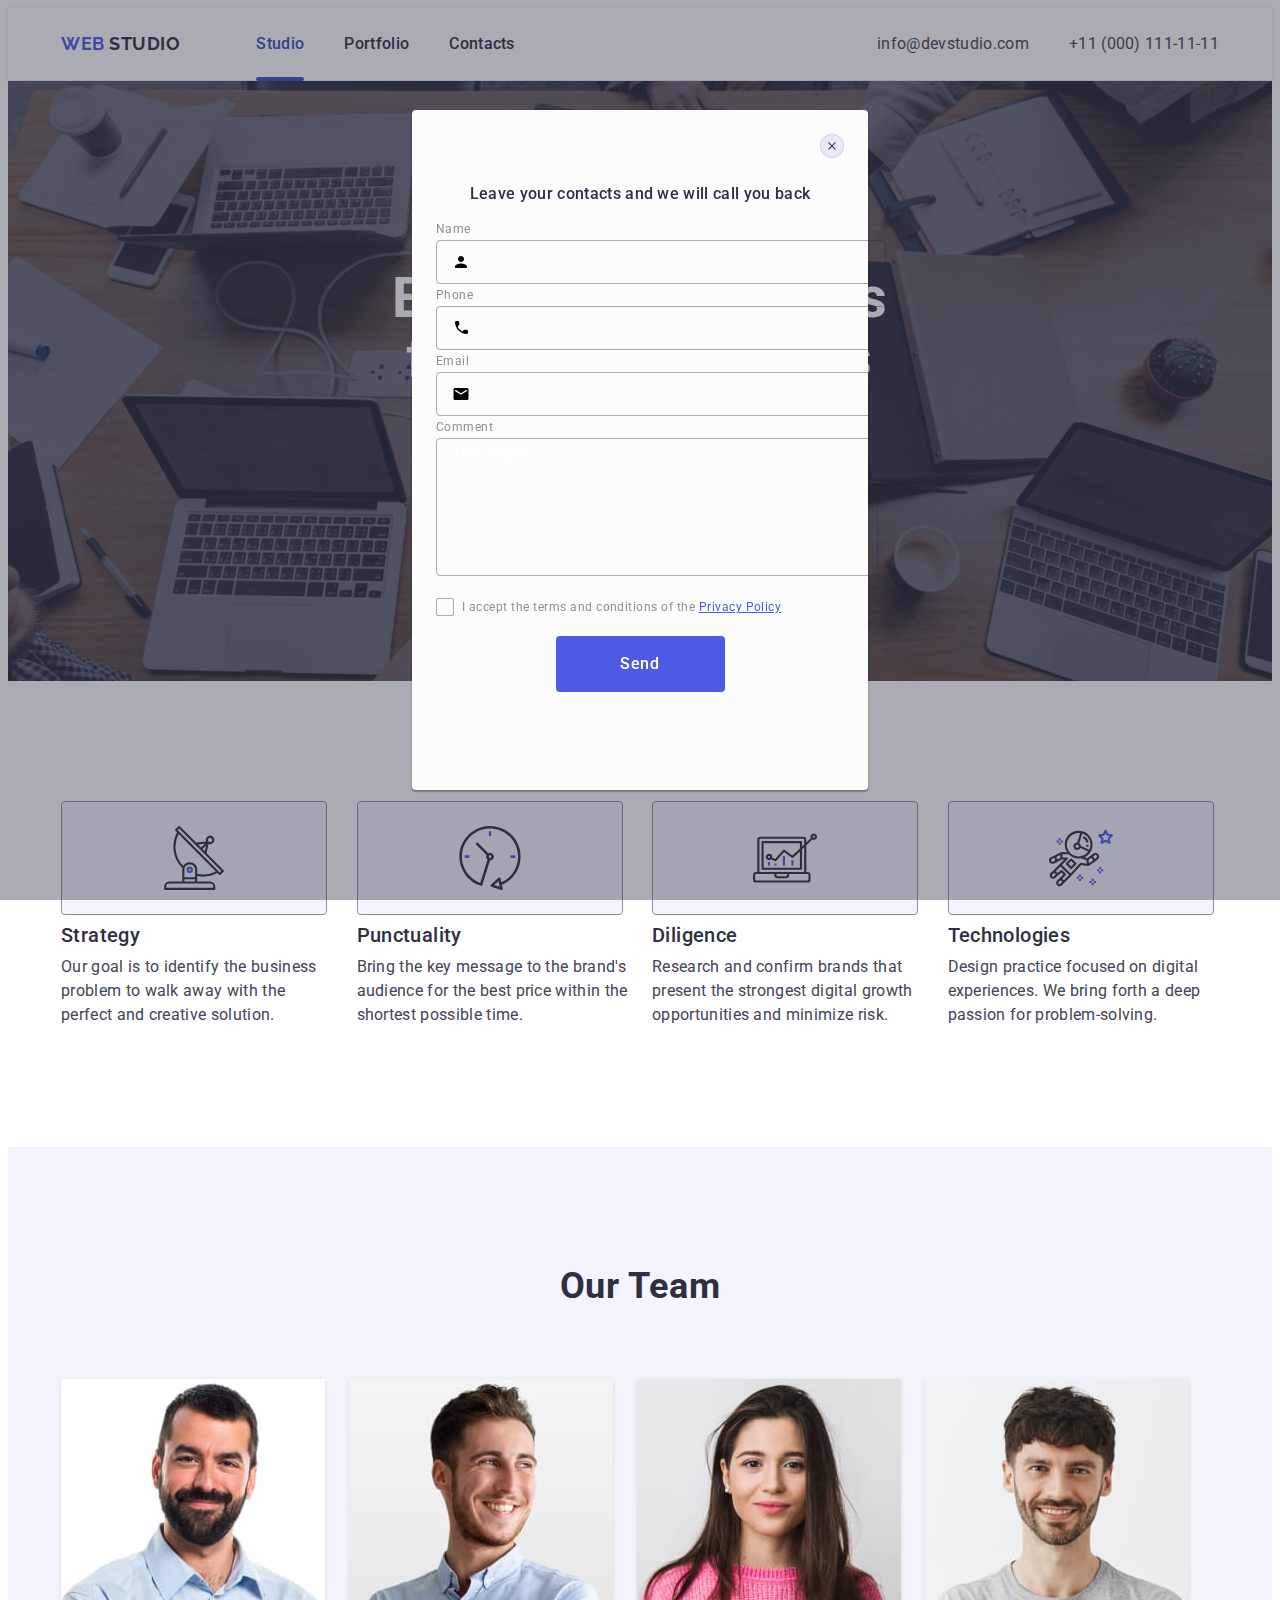
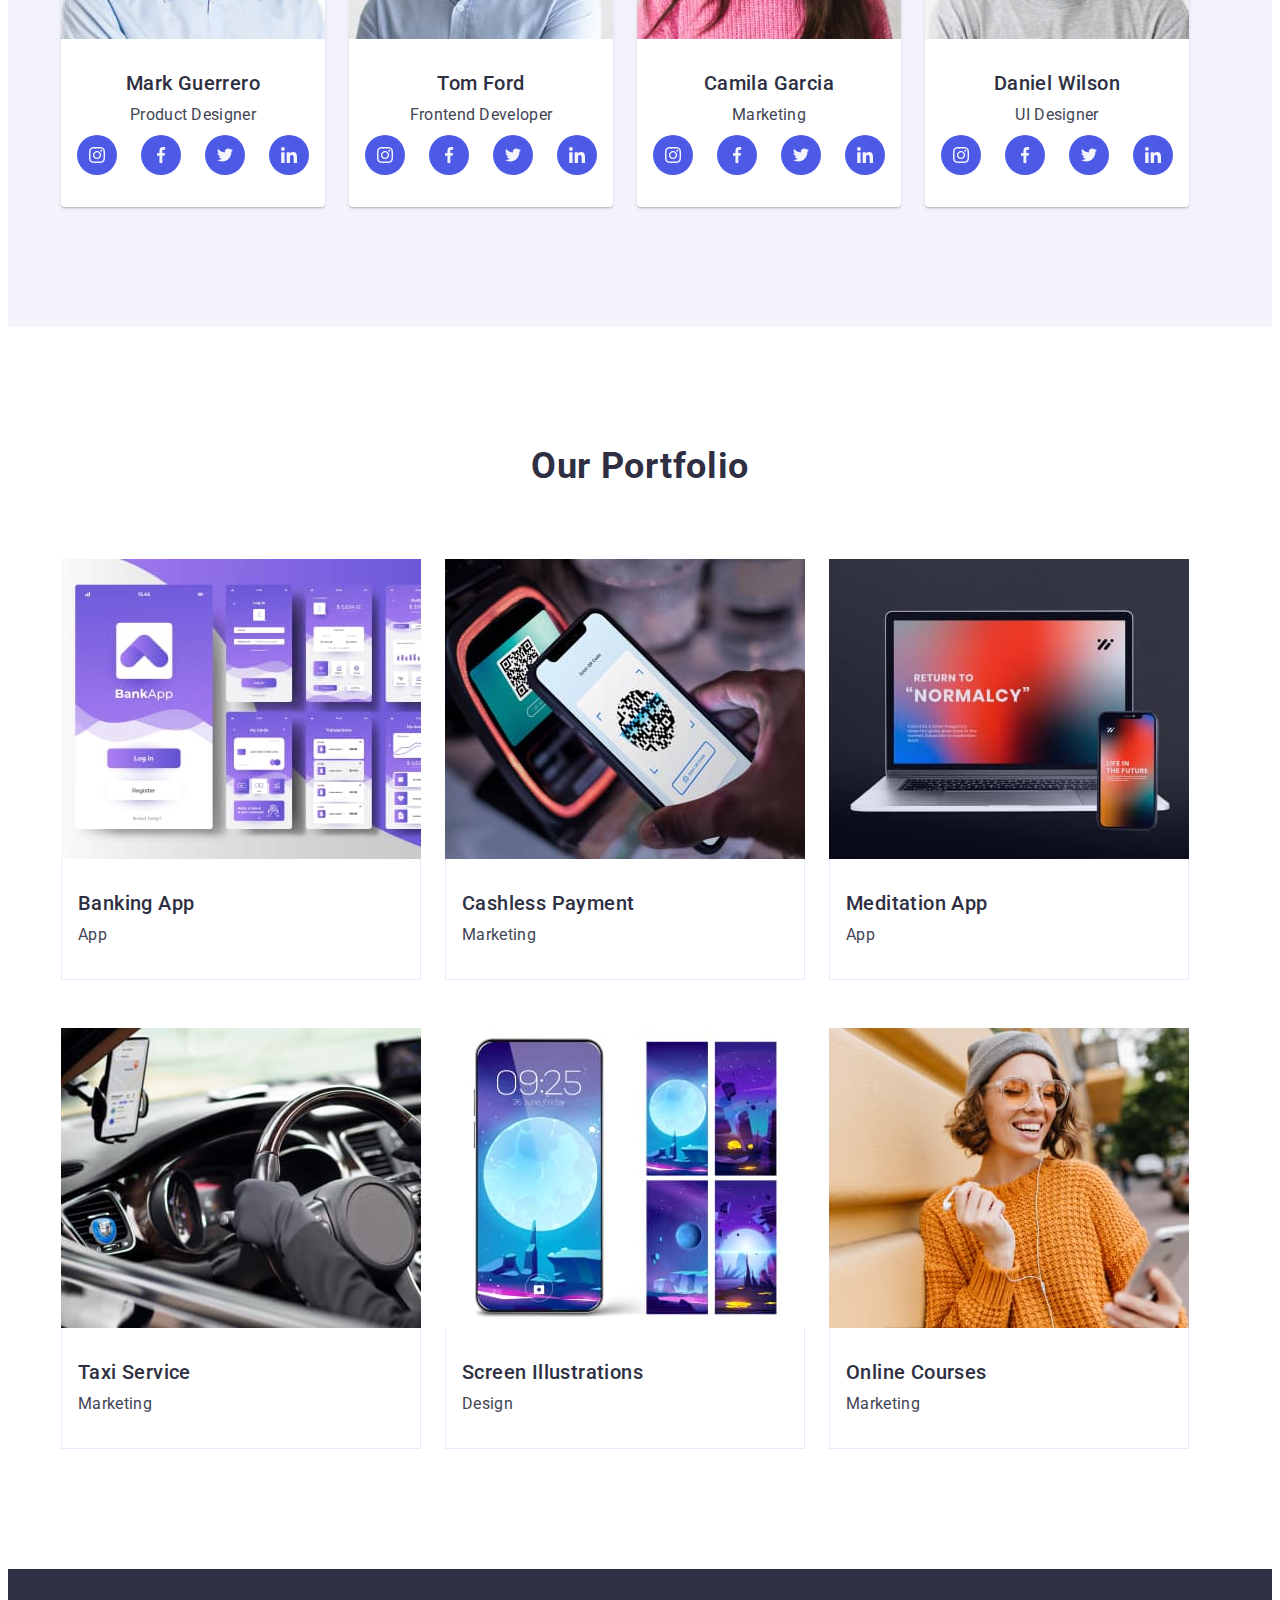
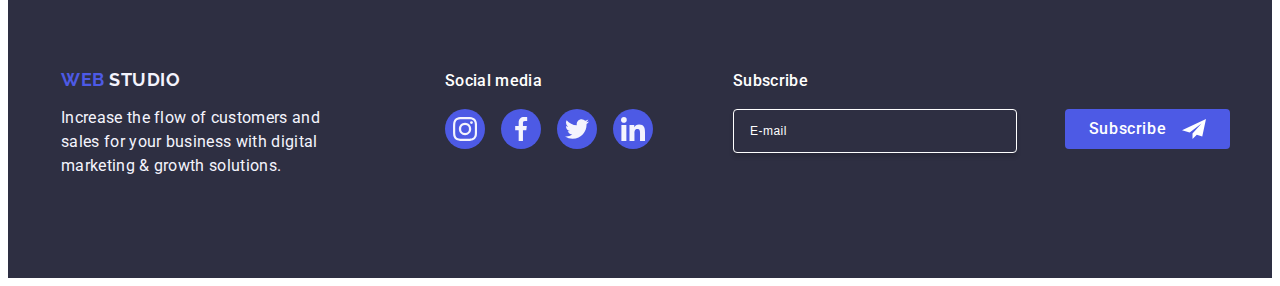
==== index.html @ 8eb51436 "Initial commit" ====
<!DOCTYPE html>
<html lang="en">
  <head>
    <meta charset="UTF-8" />
    <meta name="viewport" content="width=device-width, initial-scale=1.0" />
    <title>Web Studio</title>
    <link
      rel="stylesheet"
      href="https://cdnjs.cloudflare.com/ajax/libs/modern-normalize/3.0.1/modern-normalize.min.css"
      integrity="sha512-q6WgHqiHlKyOqslT/lgBgodhd03Wp4BEqKeW6nNtlOY4quzyG3VoQKFrieaCeSnuVseNKRGpGeDU3qPmabCANg=="
      crossorigin="anonymous"
      referrerpolicy="no-referrer"
    />

    <link rel="preconnect" href="https://fonts.googleapis.com" />
    <link rel="preconnect" href="https://fonts.gstatic.com" crossorigin />
    <link
      href="https://fonts.googleapis.com/css2?family=Raleway:ital,wght@0,700;1,700&family=Roboto:wght@100;400;500;700&display=swap"
      rel="stylesheet"
    />
    <link rel="stylesheet" href="./css/styles.css" />
  </head>
  <body>
    <header class="page-header">
      <div class="container header-container">
        <nav class="header-nav">
          <a class="logo header-logo" href="./index.html"
            >Web <span class="logo-part">Studio</span></a
          >
          <ul class="nav-list">
            <li class="nav-item">
              <a class="nav-link nav-link-studio" href="./index.html">Studio</a>
            </li>
            <li class="nav-item"><a class="nav-link" href="">Portfolio</a></li>
            <li class="nav-item"><a class="nav-link" href="">Contacts</a></li>
          </ul>
        </nav>
        <address class="address">
          <ul class="address-list">
            <li class="address-item">
              <a class="address-link" href="mailto:info@devstudio.com"
                >info@devstudio.com</a
              >
            </li>
            <li class="address-item">
              <a class="address-link" href="tel:+110001111111"
                >+11 (000) 111-11-11</a
              >
            </li>
          </ul>
        </address>
      </div>
    </header>
    <main>
      <section class="page-hero">
        <div class="container hero-container">
          <h1 class="hero-tittle">Effective Solutions for Your Business</h1>
          <button class="hero-btn" type="button">Order Service</button>
        </div>
      </section>
      <section class="page-feature">
        <div class="container feature-container">
          <h2 class="visually-hidden">Feature fffff</h2>
          <ul class="feature-list">
            <li class="feature-item">
              <div class="feature-soc">
                <svg class="feature-soc-icon" width="64" height="64">
                  <use href="./images/icons.svg#icon-antenna"></use>
                </svg>
              </div>
              <h3 class="feature-tittle">Strategy</h3>
              <p class="feature-tittle-text">
                Our goal is to identify the business problem to walk away with
                the perfect and creative solution.
              </p>
            </li>
            <li class="feature-item">
              <div class="feature-soc">
                <svg class="feature-soc-icon" width="64" height="64">
                  <use href="./images/icons.svg#icon-clock"></use>
                </svg>
              </div>
              <h3 class="feature-tittle">Punctuality</h3>
              <p class="feature-tittle-text">
                Bring the key message to the brand's audience for the best price
                within the shortest possible time.
              </p>
            </li>
            <li class="feature-item">
              <div class="feature-soc">
                <svg class="feature-soc-icon" width="64" height="64">
                  <use href="./images/icons.svg#icon-diagram"></use>
                </svg>
              </div>
              <h3 class="feature-tittle">Diligence</h3>
              <p class="feature-tittle-text">
                Research and confirm brands that present the strongest digital
                growth opportunities and minimize risk.
              </p>
            </li>
            <li class="feature-item">
              <div class="feature-soc">
                <svg class="feature-soc-icon" width="64" height="64">
                  <use href="./images/icons.svg#icon-astronaut"></use>
                </svg>
              </div>
              <h3 class="feature-tittle">Technologies</h3>
              <p class="feature-tittle-text">
                Design practice focused on digital experiences. We bring forth a
                deep passion for problem-solving.
              </p>
            </li>
          </ul>
        </div>
      </section>
      <section class="page-our-team">
        <div class="container our-team-conteiner">
          <h2 class="our-team-tittle">Our Team</h2>
          <ul class="our-team-list">
            <li class="our-team-item">
              <img
                src="./images/1.jpg"
                alt="Mark Guerrero Product Designer"
                width="264"
              />
              <div class="box-team-card">
                <h3 class="our-team-subtittle">Mark Guerrero</h3>
                <p class="our-team-tittle-text">Product Designer</p>
                <ul class="team-soc-list">
                  <li class="team-soc-item">
                    <a href="" class="team-soc-link">
                      <svg class="team-soc-icon" width="16" height="16">
                        <use href="./images/icons.svg#icon-instagram"></use>
                      </svg>
                    </a>
                  </li>
                  <li class="team-soc-item">
                    <a href="" class="team-soc-link">
                      <svg class="team-soc-icon" width="16" height="16">
                        <use href="./images/icons.svg#icon-facebook"></use>
                      </svg>
                    </a>
                  </li>
                  <li class="team-soc-item">
                    <a href="" class="team-soc-link">
                      <svg class="team-soc-icon" width="16" height="16">
                        <use href="./images/icons.svg#icon-twitter"></use>
                      </svg>
                    </a>
                  </li>
                  <li class="team-soc-item">
                    <a href="" class="team-soc-link">
                      <svg class="team-soc-icon" width="16" height="16">
                        <use href="./images/icons.svg#icon-linkedin"></use>
                      </svg>
                    </a>
                  </li>
                </ul>
              </div>
            </li>
            <li class="our-team-item">
              <img
                src="./images/2.jpg"
                alt="Tom Ford Frontend Developer"
                width="264"
              />
              <div class="box-team-card">
                <h3 class="our-team-subtittle">Tom Ford</h3>
                <p class="our-team-tittle-text">Frontend Developer</p>
                <ul class="team-soc-list">
                  <li class="team-soc-item">
                    <a href="" class="team-soc-link">
                      <svg class="team-soc-icon" width="16" height="16">
                        <use href="./images/icons.svg#icon-instagram"></use>
                      </svg>
                    </a>
                  </li>
                  <li class="team-soc-item">
                    <a href="" class="team-soc-link">
                      <svg class="team-soc-icon" width="16" height="16">
                        <use href="./images/icons.svg#icon-facebook"></use>
                      </svg>
                    </a>
                  </li>
                  <li class="team-soc-item">
                    <a href="" class="team-soc-link">
                      <svg class="team-soc-icon" width="16" height="16">
                        <use href="./images/icons.svg#icon-twitter"></use>
                      </svg>
                    </a>
                  </li>
                  <li class="team-soc-item">
                    <a href="" class="team-soc-link">
                      <svg class="team-soc-icon" width="16" height="16">
                        <use href="./images/icons.svg#icon-linkedin"></use>
                      </svg>
                    </a>
                  </li>
                </ul>
              </div>
            </li>
            <li class="our-team-item">
              <img
                src="./images/3.jpg"
                alt="Camila Garcia Marketing"
                width="264"
              />
              <div class="box-team-card">
                <h3 class="our-team-subtittle">Camila Garcia</h3>
                <p class="our-team-tittle-text">Marketing</p>
                <ul class="team-soc-list">
                  <li class="team-soc-item">
                    <a href="" class="team-soc-link">
                      <svg class="team-soc-icon" width="16" height="16">
                        <use href="./images/icons.svg#icon-instagram"></use>
                      </svg>
                    </a>
                  </li>
                  <li class="team-soc-item">
                    <a href="" class="team-soc-link">
                      <svg class="team-soc-icon" width="16" height="16">
                        <use href="./images/icons.svg#icon-facebook"></use>
                      </svg>
                    </a>
                  </li>
                  <li class="team-soc-item">
                    <a href="" class="team-soc-link">
                      <svg class="team-soc-icon" width="16" height="16">
                        <use href="./images/icons.svg#icon-twitter"></use>
                      </svg>
                    </a>
                  </li>
                  <li class="team-soc-item">
                    <a href="" class="team-soc-link">
                      <svg class="team-soc-icon" width="16" height="16">
                        <use href="./images/icons.svg#icon-linkedin"></use>
                      </svg>
                    </a>
                  </li>
                </ul>
              </div>
            </li>

            <li class="our-team-item">
              <img
                src="./images/4.jpg"
                alt="Daniel Wilson UI Designer"
                width="264"
              />
              <div class="box-team-card">
                <h3 class="our-team-subtittle">Daniel Wilson</h3>
                <p class="our-team-tittle-text">UI Designer</p>
                <ul class="team-soc-list">
                  <li class="team-soc-item">
                    <a href="" class="team-soc-link">
                      <svg class="team-soc-icon" width="16" height="16">
                        <use href="./images/icons.svg#icon-instagram"></use>
                      </svg>
                    </a>
                  </li>
                  <li class="team-soc-item">
                    <a href="" class="team-soc-link">
                      <svg class="team-soc-icon" width="16" height="16">
                        <use href="./images/icons.svg#icon-facebook"></use>
                      </svg>
                    </a>
                  </li>
                  <li class="team-soc-item">
                    <a href="" class="team-soc-link">
                      <svg class="team-soc-icon" width="16" height="16">
                        <use href="./images/icons.svg#icon-twitter"></use>
                      </svg>
                    </a>
                  </li>
                  <li class="team-soc-item">
                    <a href="" class="team-soc-link">
                      <svg class="team-soc-icon" width="16" height="16">
                        <use href="./images/icons.svg#icon-linkedin"></use>
                      </svg>
                    </a>
                  </li>
                </ul>
              </div>
            </li>
          </ul>
        </div>
      </section>
      <section class="page-our-portfolio">
        <div class="container our-portfolio">
          <h2 class="our-portfolio-tittle">Our Portfolio</h2>
          <ul class="our-portfolio-list">
            <li class="our-portfolio-item">
              <div class="porfolio-cover-wrapper">
                <img
                  src="./images/BankingApp.jpg"
                  alt="BankingApp"
                  width="360"
                />
                <p class="porfolio-cover-text">
                  14 Stylish and User-Friendly App Design Concepts · Task
                  Manager App · Calorie Tracker App · Exotic Fruit Ecommerce App
                  · Cloud Storage App
                </p>
              </div>
              <div class="portfolio-card">
                <h3 class="our-portfolio-subtittle">Banking App</h3>
                <p class="our-portfolio-text">App</p>
              </div>
            </li>
            <li class="our-portfolio-item">
              <div class="porfolio-cover-wrapper">
                <img
                  src="./images/CashlessPayment.jpg"
                  alt="CashlessPayment"
                  width="360"
                />
                <p class="porfolio-cover-text">
                  14 Stylish and User-Friendly App Design Concepts · Task
                  Manager App · Calorie Tracker App · Exotic Fruit Ecommerce App
                  · Cloud Storage App
                </p>
              </div>
              <div class="portfolio-card">
                <h3 class="our-portfolio-subtittle">Cashless Payment</h3>
                <p class="our-portfolio-text">Marketing</p>
              </div>
            </li>
            <li class="our-portfolio-item">
              <div class="porfolio-cover-wrapper">
                <img
                  src="./images/MeditationApp.jpg"
                  alt="MeditationApp"
                  width="360"
                />
                <p class="porfolio-cover-text">
                  14 Stylish and User-Friendly App Design Concepts · Task
                  Manager App · Calorie Tracker App · Exotic Fruit Ecommerce App
                  · Cloud Storage App
                </p>
              </div>
              <div class="portfolio-card">
                <h3 class="our-portfolio-subtittle">Meditation App</h3>
                <p class="our-portfolio-text">App</p>
              </div>
            </li>
            <li class="our-portfolio-item">
              <div class="porfolio-cover-wrapper">
                <img
                  src="./images/TaxiService.jpg"
                  alt="TaxiService"
                  width="360"
                />
                <p class="porfolio-cover-text">
                  14 Stylish and User-Friendly App Design Concepts · Task
                  Manager App · Calorie Tracker App · Exotic Fruit Ecommerce App
                  · Cloud Storage App
                </p>
              </div>
              <div class="portfolio-card">
                <h3 class="our-portfolio-subtittle">Taxi Service</h3>
                <p class="our-portfolio-text">Marketing</p>
              </div>
            </li>
            <li class="our-portfolio-item">
              <div class="porfolio-cover-wrapper">
                <img
                  src="./images/ScreenIllustrations.jpg"
                  alt="ScreenIllustrations"
                  width="360"
                />
                <p class="porfolio-cover-text">
                  14 Stylish and User-Friendly App Design Concepts · Task
                  Manager App · Calorie Tracker App · Exotic Fruit Ecommerce App
                  · Cloud Storage App
                </p>
              </div>
              <div class="portfolio-card">
                <h3 class="our-portfolio-subtittle">Screen Illustrations</h3>
                <p class="our-portfolio-text">Design</p>
              </div>
            </li>
            <li class="our-portfolio-item">
              <div class="porfolio-cover-wrapper">
                <img
                  src="./images/OnlineCourses.jpg"
                  alt="OnlineCourses"
                  width="360"
                />
                <p class="porfolio-cover-text">
                  14 Stylish and User-Friendly App Design Concepts · Task
                  Manager App · Calorie Tracker App · Exotic Fruit Ecommerce App
                  · Cloud Storage App
                </p>
              </div>
              <div class="portfolio-card">
                <h3 class="our-portfolio-subtittle">Online Courses</h3>
                <p class="our-portfolio-text">Marketing</p>
              </div>
            </li>
          </ul>
        </div>
      </section>
    </main>
    <footer class="page-footer">
      <div class="container footer-container">
        <div class="footer-box">
          <a class="logo footer-logo" href="./index.html"
            >Web <span class="footer-part">Studio</span></a
          >
          <p class="footer-tittle-text">
            Increase the flow of customers and sales for your business with
            digital marketing & growth solutions.
          </p>
        </div>
        <div class="footer-soc">
          <p class="social-tittle">Social media</p>
          <ul class="footer-soc-list">
            <li class="footer-soc-item">
              <a href="" class="footer-soc-link">
                <svg class="footer-soc-icon" width="24" height="24">
                  <use href="./images/icons.svg#icon-instagram"></use>
                </svg>
              </a>
            </li>
            <li class="footer-soc-item">
              <a href="" class="footer-soc-link">
                <svg class="footer-soc-icon" width="24" height="24">
                  <use href="./images/icons.svg#icon-facebook"></use>
                </svg>
              </a>
            </li>
            <li class="footer-soc-item">
              <a href="" class="footer-soc-link">
                <svg class="footer-soc-icon" width="24" height="24">
                  <use href="./images/icons.svg#icon-twitter"></use>
                </svg>
              </a>
            </li>
            <li class="footer-soc-item">
              <a href="" class="footer-soc-link">
                <svg class="footer-soc-icon" width="24" height="24">
                  <use href="./images/icons.svg#icon-linkedin"></use>
                </svg>
              </a>
            </li>
          </ul>
        </div>
        <div class="subscribe">
          <p class="subscribe-tittle">Subscribe</p>
          <form class="form-subscribe">
            <label class="subscribe-label" for="subscribe-emai">
              <input
                class="subscribe-input"
                type="email"
                name="subscribe-email"
                id="subscribe-emai"
                placeholder="E-mail"
              />
            </label>
            <button class="button-footer" type="submit">
              Subscribe<svg class="subscribe-icon" width="24" height="24">
                <use href="./images/icons.svg#icon-Telegram"></use>
              </svg>
            </button>
          </form>
        </div>
      </div>
    </footer>
    <div class="backdrop is-open">
      <div class="model">
        <button class="model-close" type="button">
          <svg class="model-close-icon" width="8" height="8">
            <use href="./images/icons.svg#icon-close-black"></use>
          </svg>
        </button>
        <p class="model-tittle">
          Leave your contacts and we will call you back
        </p>
        <form class="form">
          <div class="form-field">
            <label class="form-label" for="user-name">Name </label>
            <div class="form-wrepper">
              <input
                class="form-input"
                type="text"
                name="user-name"
                id="user-name"
                required
              />
              <svg class="model-icon" width="18" height="24">
                <use href="./images/icons.svg#icon-person-black"></use>
              </svg>
            </div>
          </div>
          <div class="form-field">
            <label class="form-label" for="phone">Phone </label>
            <div class="form-wrepper">
              <input
                class="form-input"
                type="tel"
                name="phone"
                id="phone"
                required
              />
              <svg class="model-icon" width="18" height="24">
                <use href="./images/icons.svg#icon-phone-black"></use>
              </svg>
            </div>
          </div>
          <div class="form-field">
            <label class="form-label" for="email">Email </label>
            <div class="form-wrepper">
              <input
                class="form-input"
                type="email"
                name="email"
                id="email"
                required
              />
              <svg class="model-icon" width="18" height="24">
                <use href="./images/icons.svg#icon-email-black"></use>
              </svg>
            </div>
          </div>
          <div class="model-textarea">
            <label class="form-label" for="user-comment"> Comment</label>
            <textarea
              class="textarea"
              name="user-comment"
              placeholder="Text input"
              id="user-comment"
              rows="5"
            ></textarea>
          </div>

          <div class="form-ceck">
            <input
              class="form-input-check visually-hidden"
              type="checkbox"
              name="user-privacy"
              value="true"
              id="user-privacy"
            />
            <label class="form-label-check" for="user-privacy"
              ><span class="chek-span">
                <svg class="" width="10" height="8">
                  <use href="./images/icons.svg#icon-Vector"></use></svg></span
              >I accept the terms and conditions of the
              <a href="" class="user-privacy-link">Privacy Policy</a>
            </label>
          </div>
          <button class="model-btn" type="submit">Send</button>
        </form>
      </div>
    </div>
  </body>
</html>
---- css/styles.css ----
body {
    font-family: "Roboto", sans-serif;
    color: #434455;
    background-color: #FFFFFF;
}
ul, ol {
    list-style-type: none;
    padding: 0;
    margin: 0;
}
h1,
h2,
h3,
h4,
h5,
h6,
p {
    margin: 0;
}

a {
    text-decoration: none;
}
img {
    display: block;
    max-width: 100%;
    object-fit: cover;
    height: auto;  
}


    /* ------------------------------------COMMON */

.container {
    max-width: 1158px;
    padding: 0 15px;
    margin: 0 auto;
}
      


    /*------------------------------------- HEADER */




.page-header {
    border-bottom: 1px solid #e7e9fc;
    box-shadow: 0 1px 6px 0 rgba(46, 47, 66, 0.08), 0 1px 1px 0 rgba(46, 47, 66, 0.16), 0 2px 1px 0 rgba(46, 47, 66, 0.08); 
}

.header-container {
    display: flex;
    align-items: center;
}

.header-nav {
    display: flex;
    align-items: center;
}

.logo {
    font-family: "Raleway", sans-serif;
    font-weight: 700;
    font-size: 18px;
    line-height: 1.17;
    letter-spacing: 0.03em;
    text-transform: uppercase;
    color: #4d5ae5;
}

.header-logo {
    padding: 24px 0;
    margin-right: 76px;
}


.header-logo .logo-part {
    color: #2e2f42;
}

.footer-logo .footer-part {
    color: #f4f4fd;
}


.nav-list {
    display: flex;
    align-items: center;
    gap: 40px;
}



.nav-link {
    display: block;
    padding: 24px 0 ;
    font-weight: 500;
    font-size: 16px;
    line-height: 1.5;
    letter-spacing: 0.02em;
    color: #2e2f42; 
    transition: color 250ms cubic-bezier(0.4, 0, 0.2, 1);
}

.nav-link-studio {
    position: relative; 
    color: #404bbf;
    transition: color 250ms cubic-bezier(0.4, 0, 0.2, 1);
}

.nav-link-studio::after {
    content: "";
    display: block;
    width: 100%;
    position: absolute;
    border-radius: 2px;
    background-color: #404bbf;
    height: 4px; 
    left: 0;
    right: 4px;
    bottom: -1px; 
}

.nav-link:hover,
.nav-link:focus,
.address-link:hover,
.address-link:focus {
    color: #404bbf;
    cursor: pointer;
}

.address {
    font-style: normal;
    margin-left: auto;
}

.address-list {
    display: flex;
    align-items: center;
    gap: 40px;
}
.address-link {
    display: block;
    padding: 24px 0;
    font-size: 16px;
    line-height: 1.5;
    letter-spacing: 0.02em;
    color: #434455;
    transition: color 250ms cubic-bezier(0.4, 0, 0.2, 1);
}


/* ------------------------------------------- HERO */


.page-hero { 
    background-image: linear-gradient(rgba(46, 47, 66, 0.7), rgba(46, 47, 66, 0.7)), url(../images/people-office.jpg);
    padding-top: 188px;
    padding-bottom: 188px;
    background-repeat: no-repeat;
    background-position: center, center;
    background-size: cover, cover;
    max-width: 1440px;
    margin: 0 auto;
}


.hero-tittle {
    font-weight: 700;
    font-size: 56px;
    line-height: 1.07;
    letter-spacing: 0.02em;
    text-align: center;
    color: #fff;
    max-width: 496px;
    height: 120px;
    margin-bottom: 48px;
    margin-left: auto;
    margin-right: auto;
    
   
}




.hero-btn {
    display: block;
    background: #4d5ae5;
    font-weight: 500;
    font-size: 16px;
    line-height: 1.5;
    letter-spacing: 0.04em;
    color: #fff;
    cursor: pointer;
    align-items: center;
    border: none;
    border-radius: 4px;
    padding: 16px 32px;
    height: 56px;
    min-width: 169px;
    margin-left: auto;
    margin-right: auto;
    transition: background-color 250ms cubic-bezier(0.4, 0, 0.2, 1);
}




.hero-btn:hover,
.hero-btn:focus {
    background-color: #404BBF;
    cursor: pointer;
}


/* ---------------------------------------FEATURE */


.page-feature {
    padding-top: 120px;
    padding-bottom: 120px;
    
}

.visually-hidden {
    position: absolute;
    width: 1px;
    height: 1px;
    margin: -1px;
    border: 0;
    padding: 0;

    white-space: nowrap;
    clip-path: inset(100%);
    clip: rect(0 0 0 0);
    overflow: hidden;
}
.feature-soc {
    display: flex;
    justify-content: center;
    align-items: center;
    border: 1px solid #8e8f99;
    border-radius: 4px;
    width: 264px;
    height: 112px;
    background-color: #f4f4fd;
    margin-bottom: 8px;
}

.feature-list {
    display: flex;
    gap: 24px;  
}

.feature-item {
    flex-basis: calc((100% - 3 * 24px) / 4);
    width: 264px;
}

.feature-tittle {
    margin-bottom: 8px;
}


.feature-tittle,
.our-portfolio-subtittle {
    
    font-weight: 500;
    font-size: 20px;
    line-height: 1.2;
    letter-spacing: 0.02em;
    color: #2e2f42;   
}


.feature-tittle-text,
.our-portfolio-text {
    font-size: 16px;
    line-height: 1.5;
    letter-spacing: 0.02em;
    color: #434455;
}


/* -------------------------------Our Team */


.page-our-team {
    background: #f4f4fd;
    padding-top: 120px;
    padding-bottom: 120px;
}



.our-team-tittle {
    margin-bottom: 72px;
}


.our-team-list {
    display: flex;
    gap: 24px;
}


.our-team-item {
    background-color: #fff; 
    border-radius: 0 0 4px 4px;
    width: 264px; 
    box-shadow: 0 2px 1px 0 rgba(46, 47, 66, 0.08), 0 1px 1px 0 rgba(46, 47, 66, 0.16), 0 1px 6px 0 rgba(46, 47, 66, 0.08);
}


.box-team-card {
    align-items: center;
    padding-top: 32px;
    padding-bottom: 32px;
}

.team-soc-list {
    display: flex;
    gap: 24px;
    align-items: center;
    justify-content: center;
}
.team-soc-item {
    width: 40px;
    height: 40px;
}

.team-soc-link {
    width: 100%;
    height: 100%;
    display: flex;
    align-items: center;
    justify-content: center;
    background-color: #4d5ae5;
    border-radius: 50%;
    transition: background-color 250ms cubic-bezier(0.4, 0, 0.2, 1);
}

.team-soc-link:hover,
.team-soc-link:focus {
    background-color: #404bbf;  
}

.team-soc-icon {
    fill: #f4f4fd;
}



.our-team-tittle,
.our-portfolio-tittle {
    font-weight: 700;
    font-size: 36px;
    line-height: 1.11;
    letter-spacing: 0.02em;
    text-align: center;
    color: #2e2f42;
    text-transform: capitalize
}

.our-team-subtittle {
    font-weight: 500;
    font-size: 20px;
    line-height: 1.2;
    letter-spacing: 0.02em;
    text-align: center;
    color: #2e2f42;
    margin-bottom: 8px;
}

.our-team-tittle-text {
    font-size: 16px;
    line-height: 1.5;
    letter-spacing: 0.02em;
    text-align: center;
    color: #434455;
    margin-bottom: 8px;
}

   


/*-------------------------------------our-portfolio */


.page-our-portfolio {
    padding-top: 120px;
    padding-bottom: 120px;
}

.our-portfolio-tittle {
    margin-bottom: 72px;
}

.our-portfolio-list {
    display: flex;
    flex-wrap: wrap;
    gap: 24px;
    row-gap: 48px;
}

.porfolio-cover-wrapper {
    position: relative;
    overflow: hidden;
} 


.portfolio-card {
    padding: 32px 16px;
    border: 1px solid #e7e9fc;
    border-top: none;
}

.our-portfolio-item {
    transition: box-shadow 250ms cubic-bezier(0.4, 0, 0.2, 1);
}

.our-portfolio-item:hover {
    box-shadow: 0 2px 1px 0 rgba(46, 47, 66, 0.08), 0 1px 1px 0 rgba(46, 47, 66, 0.16), 0 1px 6px 0 rgba(46, 47, 66, 0.08);
    cursor: pointer;
    
}

.porfolio-cover-text {
    font-size: 16px;
    line-height: 150%;
    letter-spacing: 0.02em;
    color: #f4f4fd;
    padding-top: 40px;
    padding-left: 32px;
    padding-right: 32px;
    padding-bottom: 40px;
    background-color: #4d5ae5;
    position: absolute;
    top: 0;
    left: 0;
    width: 100%;
    height: 100%;
    transform: translateY(100%);
    transition: transform 250ms cubic-bezier(0.4, 0, 0.2, 1);
}

.our-portfolio-item:hover .porfolio-cover-text {
    transform: translateY(0);
    
}

.our-portfolio-subtittle{
    margin-bottom: 8px;
}



/*-------------------------------------- FOOTER */

.page-footer {
    background: #2e2f42;
    padding-top: 100px;
    padding-bottom: 100px;
}

.footer-container {
    display: flex;
    align-items: baseline;
}

.footer-box {
    margin-right: 120px;
}

.footer-logo {
    display: inline-block;
    margin-bottom: 16px;
}


.footer-tittle-text {
    font-size: 16px;
    line-height: 1.5;
    letter-spacing: 0.02em;
    color: #f4f4fd;
    width: 264px;      
}



.social-tittle {
    font-weight: 500;
    font-size: 16px;
    line-height: 1.5;
    letter-spacing: 0.02em;
    color: #fff;
    margin-bottom: 16px;
}

.footer-soc {
    margin-right: 80px;
}

.footer-soc-list {
    display: flex;
    gap: 16px;
    align-items: center;
    justify-content: center;
}

.footer-soc-item { 
    width: 40px;
    height: 40px;
}

.footer-soc-link {
    width: 100%;
    height: 100%;
    display: flex;
    align-items: center;
    justify-content: center;
    background-color:#4d5ae5;
    border-radius: 50%;
    transition: background-color 250ms cubic-bezier(0.4, 0, 0.2, 1);
}


.footer-soc-link:hover,
.footer-soc-link:focus {
    background-color: #31d0aa;
}

.footer-soc-icon {
    fill: #f4f4fd;
}

.subscribe {
    width: 453px;
    height: 80px;
}

.subscribe-tittle {
    font-weight: 500;
    font-size: 16px;
    line-height: 1.5;
    letter-spacing: 0.02em;
    color: #fff;
    margin-bottom: 16px;
}

.form-subscribe {
    display: flex;
    gap: 24px;
}


.subscribe-input {
    border: 1px solid #fff;
    border-radius: 4px;
    width: 264px;
    height: 40px;
    box-shadow: 0 4px 4px 0 rgba(0, 0, 0, 0.15);
    background-color: transparent;
    padding-left: 16px;
    font-size: 12px;
    line-height: 2;
    letter-spacing: 0.04em;
    color: #fff;
}

::placeholder {
    color: #fff;
}

.subscribe-input::placeholder {
    color: #fff;
}

.button-footer {
    min-width: 165px;
    height: 40px;
    display: flex;
    justify-content: center;
    align-items: center;
    background: #4d5ae5;
    border: none;
    border-radius: 4px;
    font-family: "Roboto", sans-serif;
    font-weight: 500;
    font-size: 16px;
    line-height: 1.5;
    letter-spacing: 0.04em;
    color: #fff;
    cursor: pointer;
    margin-left: 24px;
}

.button-footer:hover,
.button-footer:focus {
    background-color:#31d0aa;
}


.subscribe-icon {
    fill: #fff;
    margin-left: 16px;
}



/* -----------------------------backdrop------------------------------- */

.backdrop {
    background-color: rgba(46, 47, 66, 0.4);
    position: fixed;
    width: 100%;
    height: 100%;
    top: 0;
    left: 0;
    opacity: 0;
    visibility: hidden;
    pointer-events: none;
    transition: opacity 250ms cubic-bezier(0.4, 0, 0.2, 1), visibility 250ms cubic-bezier(0.4, 0, 0.2, 1);
}
.is-open {
    opacity: 1;
    visibility: visible;
    pointer-events: auto;
}


.model {
    position: absolute;
    top: 50%;
    left: 50%;
    transform: translate(-50%, -50%);
    box-shadow: 0 1px 1px 0 rgba(0, 0, 0, 0.14), 0 1px 3px 0 rgba(0, 0, 0, 0.12), 0 2px 1px 0 rgba(0, 0, 0, 0.2);
    background-color:#fcfcfc;
    border-radius: 4px;
    width: 408px;
    min-height: 584px;
    padding-top: 72px;
    padding-right: 24px;
    padding-bottom: 24px;
    padding-left: 24px;
    transition: transform 250ms cubic-bezier(0.4, 0, 0.2, 1)
}

.model-close {
    position: absolute;
    top: 24px;
    display: flex;
    align-items: center;
    justify-content: center;
    right: 24px;
    border-radius: 50%;
    border: 1px solid rgba(0, 0, 0, 0.1);
    margin-bottom: 24px;
    width: 24px;
    height: 24px;
    cursor: pointer;
    background-color: #e7e9fc;
    transition: background-color 250ms cubic-bezier(0.4, 0, 0.2, 1), border 250ms cubic-bezier(0.4, 0, 0.2, 1);
    padding: 0;
}
.model-close:hover,
.model-close:focus  {
    background-color: #404bbf;
    border: none;
}
.model-close:focus .model-close-icon {
    fill: #fff;
}

.model-close:hover .model-close-icon {
    fill: #fff;
}

.model-close-icon {
    transition: fill 250ms cubic-bezier(0.4, 0, 0.2, 1);
    fill: #422e31;    
}

.model-tittle {
    font-family: "Roboto", sans-serif;
    font-weight: 500;
    font-size: 16px;
    line-height: 1.5;
    letter-spacing: 0.02em;
    text-align: center;
    color: #2e2f42;
    margin-bottom: 16px;
}


.form {
    display: flex;
    flex-direction: column;
}

input,
textarea {
    outline: transparent;
    outline-offset: 0;
    border: 1px solid rgba(46, 47, 66, 0.4);
    border-radius: 4px;
    background-color: transparent;
}

.form-field {
    border-radius: 4px;
    width: 100%;
    height: 58px;
    margin-bottom: 8px;
}

.form-wrepper {
    position: relative;
}

.model-icon {
    position: absolute;
    left: 16px;
    top: 50%;
    transform: translateY(-50%);
    transition: fill 250ms cubic-bezier(0.4, 0, 0.2, 1);
}

.form-input {
    width: 100%;
    height: 40px;
    font-family: inherit;
    font-size: inherit;
    font-size: 16px;
    padding-left: 38px;
    transition: border-color 250ms cubic-bezier(0.4, 0, 0.2, 1);
}

.form-input:focus + .model-icon {
    fill: #4d5ae5;
}

.form-input:focus,
.form-input:active,
textarea:focus,
textarea:active {
    border-radius: 4px;
    border: 1px solid #4d5ae5;
}


.form-label {
    display: block;
    font-size: 12px;
    line-height: 1.17;
    letter-spacing: 0.04em;
    color: #8e8f99;
    margin-bottom: 4px;
}


.model-textarea {
    margin-bottom: 16px;
}

.model-textarea::placeholder {
    font-size: 12px;
    line-height: 1.17;
    letter-spacing: 0.04em;
    color: rgba(46, 47, 66, 0.4);
}

.textarea {
    font-size: 12px;
    line-height: 1.17;
    letter-spacing: 0.04em;
    color: rgba(46, 47, 66, 0.4);
    padding-top: 8px;
    padding-right: 16px;
    padding-bottom: 8px;
    padding-left: 16px;
    width: 100%;
    height: 120px;
    resize: none;
    transition: border-color 250ms cubic-bezier(0.4, 0, 0.2, 1);
}

.form-input-check:checked + .form-label-check span {
    background-color: #404bbf;
    border-radius: 2px;
    fill: #f4f4fd;
    border:none;
}

.form-label-check {
    font-size: 12px;
    line-height: 1.17;
    letter-spacing: 0.04em;
    color: #8e8f99;
}

.form-label-check span {
    display: inline-flex;
    align-items: center;
    justify-content: center;
    border-radius: 2px;
    border: 1px solid rgba(46, 47, 66, 0.4);
    width: 16px;
    height: 16px;
    margin-right: 8px;
    transition: background-color 250ms cubic-bezier(0.4, 0, 0.2, 1), border 250ms cubic-bezier(0.4, 0, 0.2, 1), fill 250ms cubic-bezier(0.4, 0, 0.2, 1);
    fill: transparent;
}

.form-ceck {
    width: 100%;
    height: 16px;
    margin-bottom: 24px;
}

.user-privacy-link {
    line-height: 1.33;
    text-decoration: underline;
    color: #4d5ae5;
}

.model-btn {
    font-family: "Roboto", sans-serif;
    font-weight: 500;
    font-size: 16px;
    line-height: 150%;
    letter-spacing: 0.04em;
    display: block;
    border: none;
    border-radius: 4px;
    background-color: #4d5ae5;
    color: #fff;
    font-size: inherit;
    cursor: pointer;
    min-width: 169px;
    height: 56px;
    margin-left: auto;
    margin-right: auto;
    transition: background-color 250ms cubic-bezier(0.4, 0, 0.2, 1);
}

.model-btn:hover,
.model-btn:focus {
    box-shadow: 0 4px 4px 0 rgba(0, 0, 0, 0.15);
    background-color: #404bbf;
}
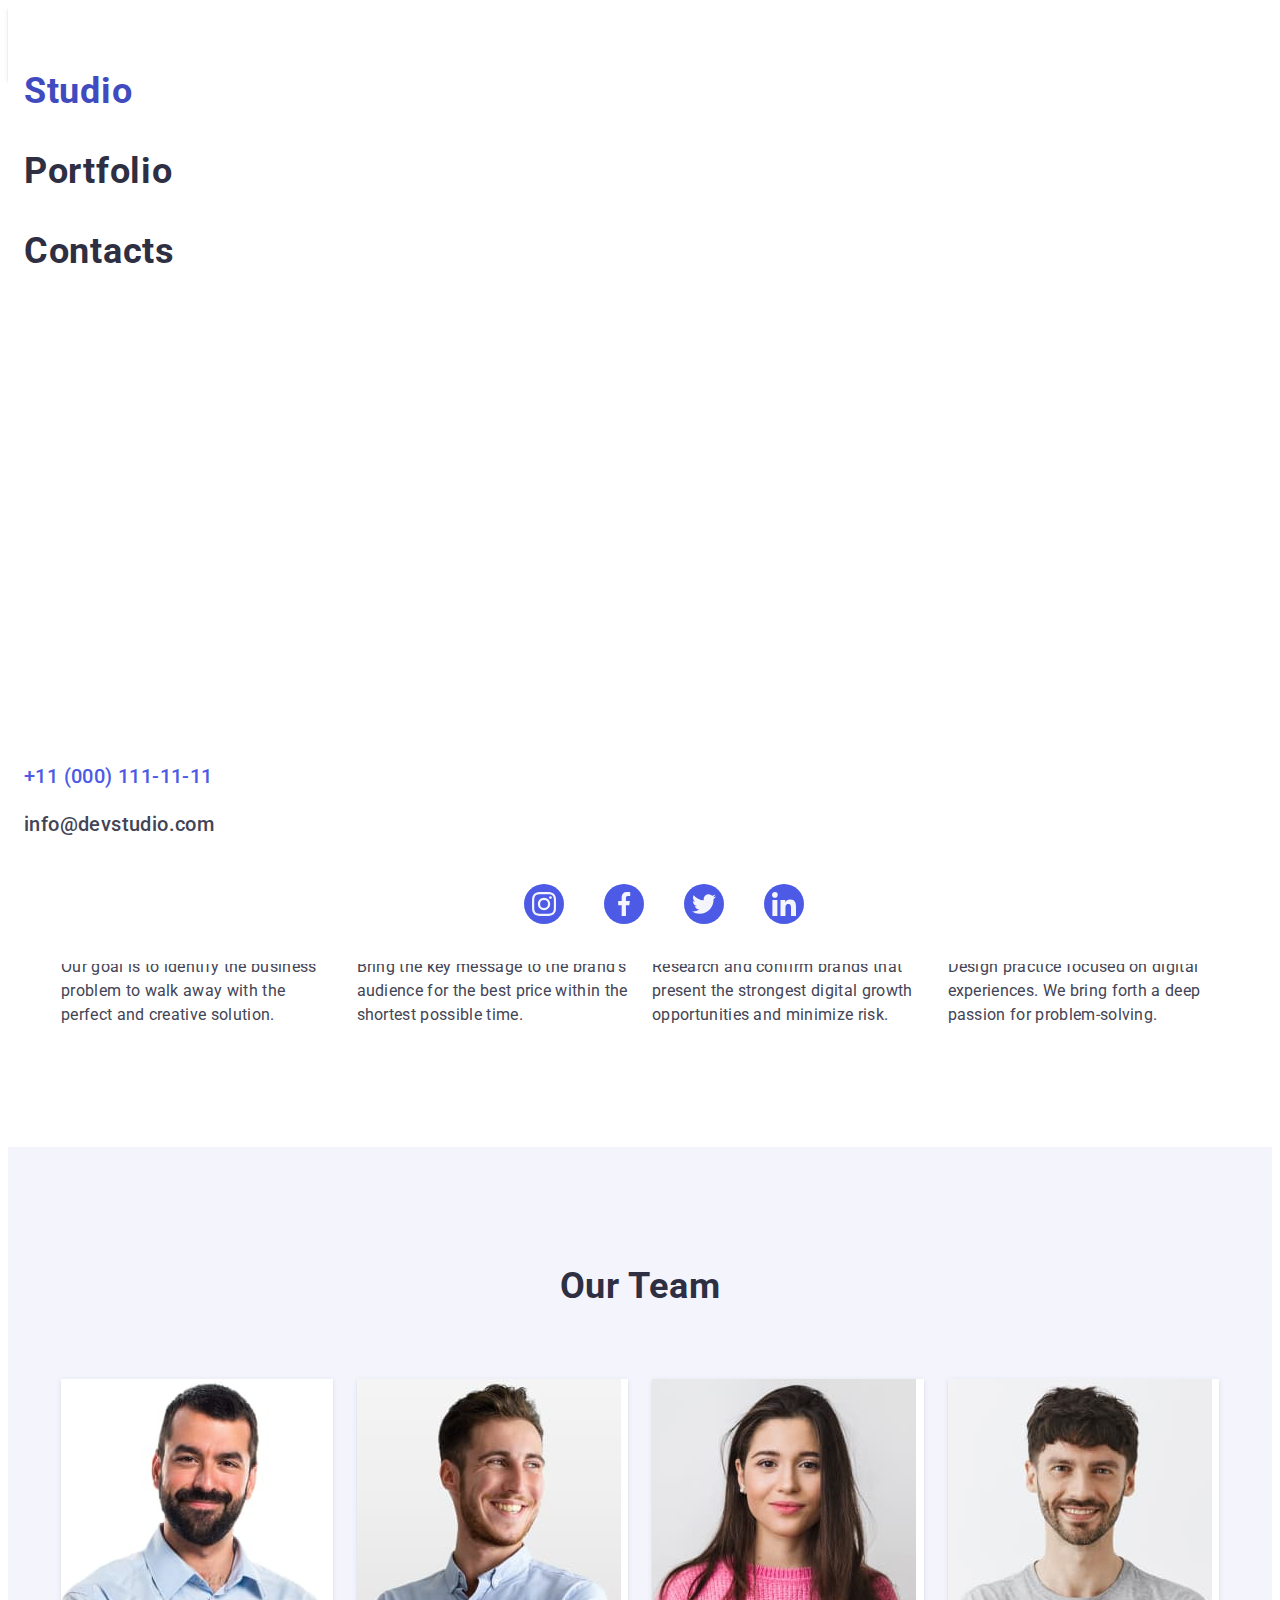
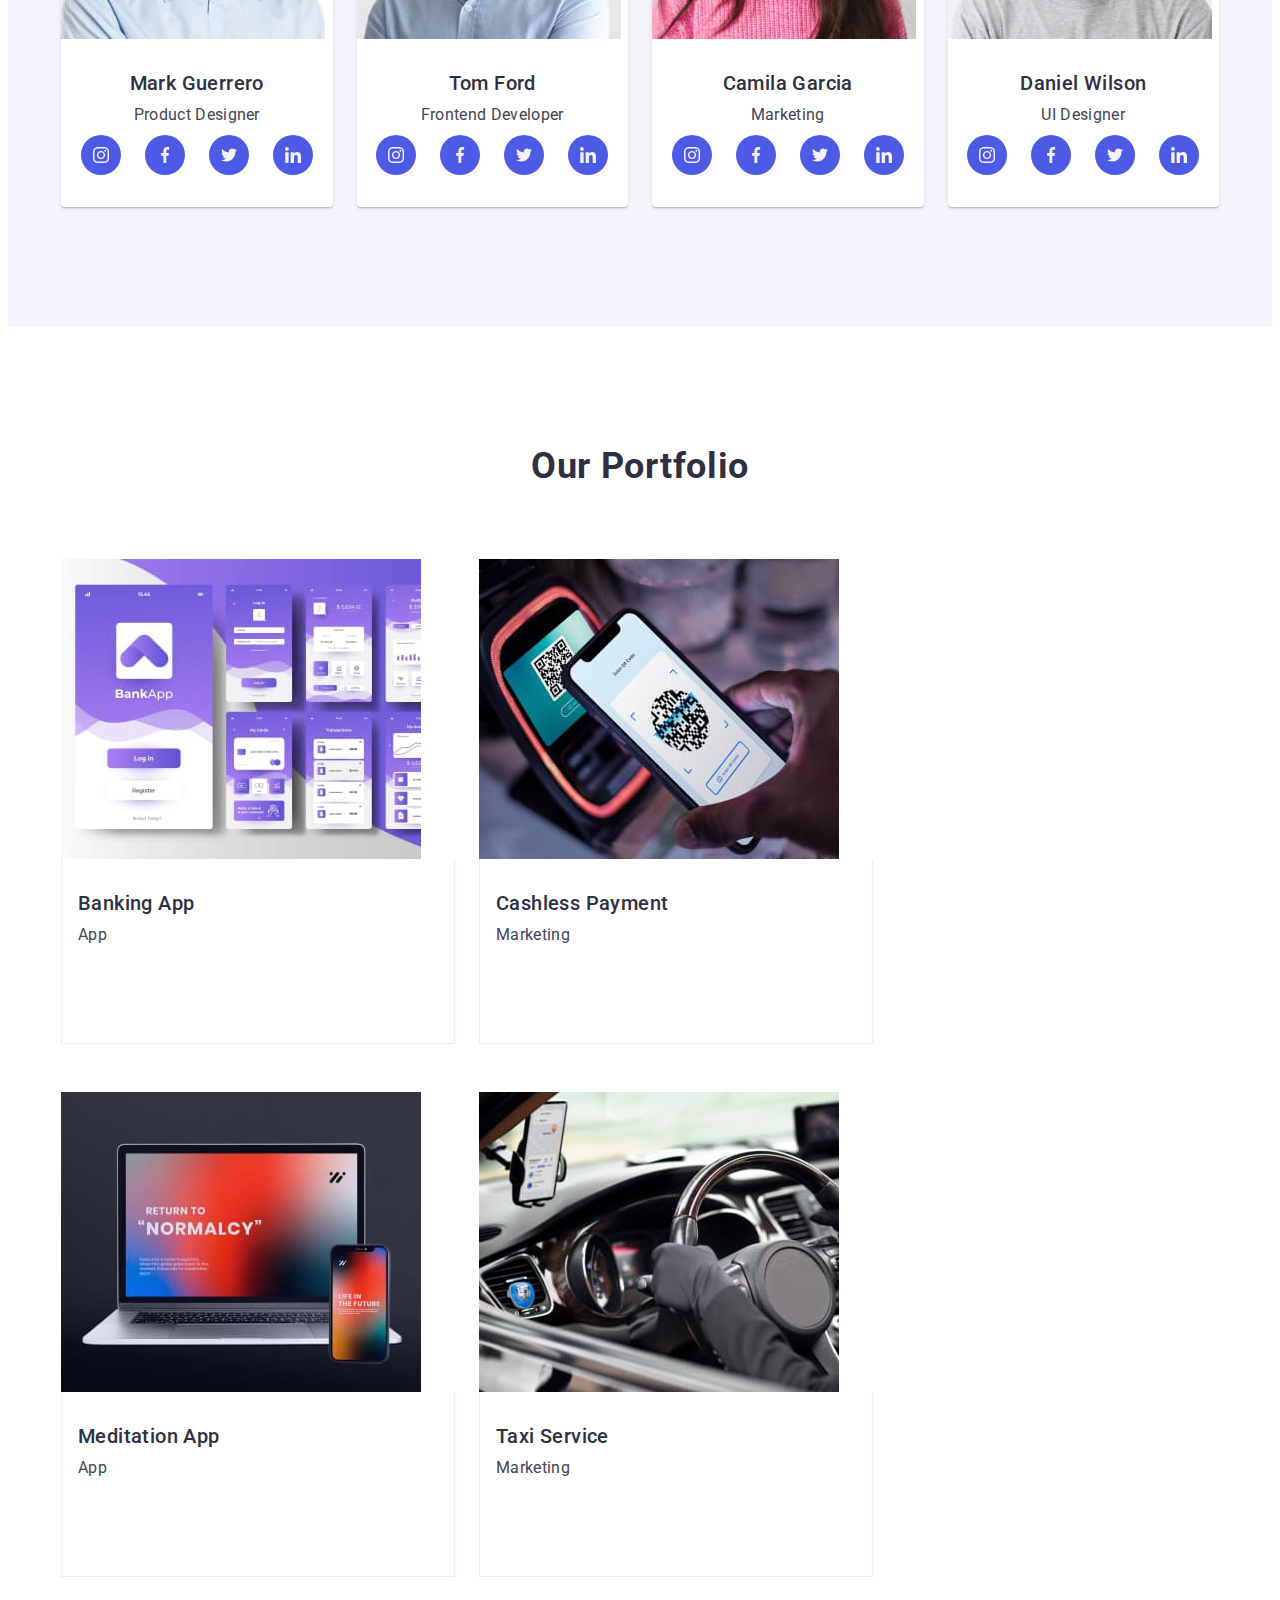
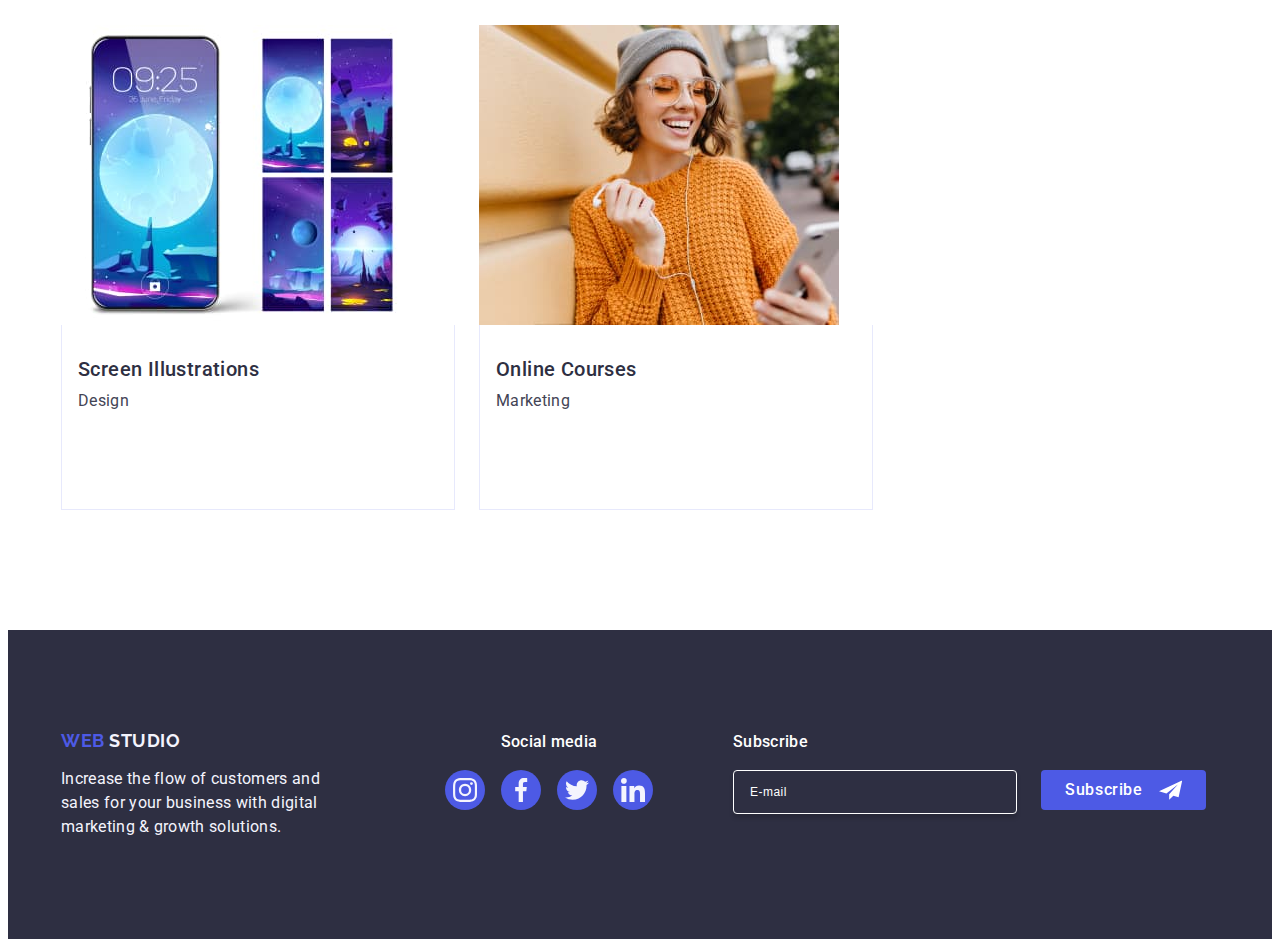
==== commit 0da699dd: "6" ====
--- a/index.html
+++ b/index.html
@@ -49,6 +49,71 @@
             </li>
           </ul>
         </address>
+        <button type="button" class="menu-open-btn" width="24" height="24">
+          <svg class="menu-open-icon" width="24" height="24">
+            <use href="./images/icons.svg#icon-heroicons-solid_menu"></use>
+          </svg>
+        </button>
+      </div>
+      <div class="mob-menu is-open">
+        <div class="nav-mob-menu">
+          <button class="mob-close-btn" type="button">
+            <svg class="mob-close-icon" width="8" height="8">
+              <use href="./images/icons.svg#icon-close-black"></use>
+            </svg>
+          </button>
+          <ul class="mob-list">
+            <li class="mob-item">
+              <a class="mob-link mob-link-studio" href="./index.html">Studio</a>
+            </li>
+            <li class="mob-item"><a class="mob-link" href="">Portfolio</a></li>
+            <li class="mob-item"><a class="mob-link" href="">Contacts</a></li>
+          </ul>
+        </div>
+        <div class="mob-soc-menu">
+          <ul class="mob-address-list">
+            <li class="mob-address-item">
+              <a class="mob-address-link mob-tel-link" href="tel:+110001111111"
+                >+11 (000) 111-11-11</a
+              >
+            </li>
+            <li class="mob-address-item">
+              <a class="mob-address-link" href="mailto:info@devstudio.com"
+                >info@devstudio.com</a
+              >
+            </li>
+          </ul>
+          <ul class="mob-soc-list">
+            <li class="mob-soc-item">
+              <a href="" class="mob-soc-link">
+                <svg class="mob-soc-icon" width="24" height="24">
+                  <use href="./images/icons.svg#icon-instagram"></use>
+                </svg>
+              </a>
+            </li>
+            <li class="mob-soc-item">
+              <a href="" class="mob-soc-link">
+                <svg class="mob-soc-icon" width="24" height="24">
+                  <use href="./images/icons.svg#icon-facebook"></use>
+                </svg>
+              </a>
+            </li>
+            <li class="mob-soc-item">
+              <a href="" class="mob-soc-link">
+                <svg class="mob-soc-icon" width="24" height="24">
+                  <use href="./images/icons.svg#icon-twitter"></use>
+                </svg>
+              </a>
+            </li>
+            <li class="mob-soc-item">
+              <a href="" class="mob-soc-link">
+                <svg class="mob-soc-icon" width="24" height="24">
+                  <use href="./images/icons.svg#icon-linkedin"></use>
+                </svg>
+              </a>
+            </li>
+          </ul>
+        </div>
       </div>
     </header>
     <main>
@@ -119,7 +184,8 @@
           <ul class="our-team-list">
             <li class="our-team-item">
               <img
-                src="./images/1.jpg"
+                srcset="./images/Mark-Guerrero-desc.jpg 1x, ./images/Mark-Guerrero-desc-2x.jpg 2x.jpg"
+                src="./images/Mark-Guerrero-desc.jpg"
                 alt="Mark Guerrero Product Designer"
                 width="264"
               />
@@ -160,7 +226,11 @@
             </li>
             <li class="our-team-item">
               <img
-                src="./images/2.jpg"
+                srcset="
+                  ./images/Tom-Ford-desc.jpg    1x,
+                  ./images/Tom-Ford-desc-2x.jpg 2x
+                "
+                src="./images/Tom-Ford-desc.jpg"
                 alt="Tom Ford Frontend Developer"
                 width="264"
               />
@@ -201,7 +271,11 @@
             </li>
             <li class="our-team-item">
               <img
-                src="./images/3.jpg"
+                srcset="
+                  ./images/Camila-Garcia-desc.jpg    1x,
+                  ./images/Camila-Garcia-desc-2x.jpg 2x
+                "
+                src="./images/Camila-Garcia-desc.jpg"
                 alt="Camila Garcia Marketing"
                 width="264"
               />
@@ -243,7 +317,11 @@
 
             <li class="our-team-item">
               <img
-                src="./images/4.jpg"
+                srcset="
+                  ./images/Daniel-Wilson-desc.jpg    1x,
+                  ./images/Daniel-Wilson-desc-2x.jpg 2x
+                "
+                src="./images/Daniel-Wilson-desc.jpg"
                 alt="Daniel Wilson UI Designer"
                 width="264"
               />
@@ -291,11 +369,35 @@
           <ul class="our-portfolio-list">
             <li class="our-portfolio-item">
               <div class="porfolio-cover-wrapper">
-                <img
-                  src="./images/BankingApp.jpg"
-                  alt="BankingApp"
-                  width="360"
-                />
+                <picture>
+                  <source
+                    srcset="
+                      ./images/Banking-App-desc.jpg    1x,
+                      ./images/Banking-App-desc-2x.jpg 2x
+                    "
+                    media="(min-width: 1158px)"
+                  />
+                  <source
+                    srcset="
+                      ./images/Banking-App-tab.jpg    1x,
+                      ./images/Banking-App-tab-2x.jpg 2x
+                    "
+                    media="(min-width: 768px)"
+                  />
+                  <source
+                    srcset="
+                      ./images/Banking-App-mob.jpg    1x,
+                      ./images/Banking-App-mob-2x.jpg 2x
+                    "
+                    media="(max-width: 768px)"
+                  />
+                  <img
+                    src="./images/Banking-App-desc.jpg"
+                    alt="BankingApp"
+                    width="360"
+                  />
+                </picture>
+
                 <p class="porfolio-cover-text">
                   14 Stylish and User-Friendly App Design Concepts · Task
                   Manager App · Calorie Tracker App · Exotic Fruit Ecommerce App
@@ -309,11 +411,34 @@
             </li>
             <li class="our-portfolio-item">
               <div class="porfolio-cover-wrapper">
-                <img
-                  src="./images/CashlessPayment.jpg"
-                  alt="CashlessPayment"
-                  width="360"
-                />
+                <picture>
+                  <source
+                    srcset="
+                      ./images/Cashless-Payment-desc.jpg    1x,
+                      ./images/Cashless-Payment-desc-2x.jpg 2x
+                    "
+                    media="(min-width: 1158px)"
+                  />
+                  <source
+                    srcset="
+                      ./images/Cashless-Payment-tab.jpg    1x,
+                      ./images/Cashless-Payment-tab-2x.jpg 2x
+                    "
+                    media="(min-width: 768px)"
+                  />
+                  <source
+                    srcset="
+                      ./images/Cashless-Payment-mob.jpg    1x,
+                      ./images/Cashless-Payment-mob-2x.jpg 2x
+                    "
+                    media="(max-width: 768px)"
+                  />
+                  <img
+                    src="./images/Cashless-Payment-desc.jpg"
+                    alt="BankingApp"
+                    width="360"
+                  />
+                </picture>
                 <p class="porfolio-cover-text">
                   14 Stylish and User-Friendly App Design Concepts · Task
                   Manager App · Calorie Tracker App · Exotic Fruit Ecommerce App
@@ -327,11 +452,34 @@
             </li>
             <li class="our-portfolio-item">
               <div class="porfolio-cover-wrapper">
-                <img
-                  src="./images/MeditationApp.jpg"
-                  alt="MeditationApp"
-                  width="360"
-                />
+                <picture>
+                  <source
+                    srcset="
+                      ./images/Meditation-App-desc.jpg 1x,
+                      ./images/Meditation-App-desc.jpg 2x
+                    "
+                    media="(min-width: 1158px)"
+                  />
+                  <source
+                    srcset="
+                      ./images/Meditation-App-tab.jpg    1x,
+                      ./images/Meditation-App-tab-2x.jpg 2x
+                    "
+                    media="(min-width: 768px)"
+                  />
+                  <source
+                    srcset="
+                      ./images/Meditation-App-mob.jpg    1x,
+                      ./images/Meditation-App-mob-2x.jpg 2x
+                    "
+                    media="(max-width: 768px)"
+                  />
+                  <img
+                    src="./images/Meditation-App-desc.jpg"
+                    alt="BankingApp"
+                    width="360"
+                  />
+                </picture>
                 <p class="porfolio-cover-text">
                   14 Stylish and User-Friendly App Design Concepts · Task
                   Manager App · Calorie Tracker App · Exotic Fruit Ecommerce App
@@ -345,11 +493,34 @@
             </li>
             <li class="our-portfolio-item">
               <div class="porfolio-cover-wrapper">
-                <img
-                  src="./images/TaxiService.jpg"
-                  alt="TaxiService"
-                  width="360"
-                />
+                <picture>
+                  <source
+                    srcset="
+                      ./images/Taxi-Service-desc.jpg    1x,
+                      ./images/Taxi-Service-desc-2x.jpg 2x
+                    "
+                    media="(min-width: 1158px)"
+                  />
+                  <source
+                    srcset="
+                      ./images/Taxi-Service-tab.jpg    1x,
+                      ./images/Taxi-Service-tab-2x.jpg 2x
+                    "
+                    media="(min-width: 768px)"
+                  />
+                  <source
+                    srcset="
+                      ./images/Taxi-Service-mob.jpg    1x,
+                      ./images/Taxi-Service-mob-2x.jpg 2x
+                    "
+                    media="(max-width: 768px)"
+                  />
+                  <img
+                    src="./images/Taxi-Service-desc.jpg"
+                    alt="BankingApp"
+                    width="360"
+                  />
+                </picture>
                 <p class="porfolio-cover-text">
                   14 Stylish and User-Friendly App Design Concepts · Task
                   Manager App · Calorie Tracker App · Exotic Fruit Ecommerce App
@@ -363,11 +534,34 @@
             </li>
             <li class="our-portfolio-item">
               <div class="porfolio-cover-wrapper">
-                <img
-                  src="./images/ScreenIllustrations.jpg"
-                  alt="ScreenIllustrations"
-                  width="360"
-                />
+                <picture>
+                  <source
+                    srcset="
+                      ./images/Screen-Illustrations-desc.jpg    1x,
+                      ./images/Screen-Illustrations-desc-2x.jpg 2x
+                    "
+                    media="(min-width: 1158px)"
+                  />
+                  <source
+                    srcset="
+                      ./images/Screen-Illustrations-tab.jpg    1x,
+                      ./images/Screen-Illustrations-tab-2x.jpg 2x
+                    "
+                    media="(min-width: 768px)"
+                  />
+                  <source
+                    srcset="
+                      ./images/Screen-Illustrations-mob.jpg    1x,
+                      ./images/Screen-Illustrations-mob-2x.jpg 2x
+                    "
+                    media="(max-width: 768px)"
+                  />
+                  <img
+                    src="./images/Screen-Illustrations-desc.jpg"
+                    alt="BankingApp"
+                    width="360"
+                  />
+                </picture>
                 <p class="porfolio-cover-text">
                   14 Stylish and User-Friendly App Design Concepts · Task
                   Manager App · Calorie Tracker App · Exotic Fruit Ecommerce App
@@ -381,11 +575,34 @@
             </li>
             <li class="our-portfolio-item">
               <div class="porfolio-cover-wrapper">
-                <img
-                  src="./images/OnlineCourses.jpg"
-                  alt="OnlineCourses"
-                  width="360"
-                />
+                <picture>
+                  <source
+                    srcset="
+                      ./images/Online-Courses-desc.jpg    1x,
+                      ./images/Online-Courses-desc-2x.jpg 2x
+                    "
+                    media="(min-width: 1158px)"
+                  />
+                  <source
+                    srcset="
+                      ./images/Online-Courses-tab.jpg    1x,
+                      ./images/Online-Courses-tab-2x.jpg 2x
+                    "
+                    media="(min-width: 768px)"
+                  />
+                  <source
+                    srcset="
+                      ./images/Online-Courses-mob.jpg    1x,
+                      ./images/Online-Courses-mob-2x.jpg 2x
+                    "
+                    media="(max-width: 768px)"
+                  />
+                  <img
+                    src="./images/Online-Courses-desc.jpg"
+                    alt="BankingApp"
+                    width="360"
+                  />
+                </picture>
                 <p class="porfolio-cover-text">
                   14 Stylish and User-Friendly App Design Concepts · Task
                   Manager App · Calorie Tracker App · Exotic Fruit Ecommerce App
@@ -466,7 +683,7 @@
         </div>
       </div>
     </footer>
-    <div class="backdrop is-open">
+    <div class="backdrop">
       <div class="model">
         <button class="model-close" type="button">
           <svg class="model-close-icon" width="8" height="8">
--- a/css/styles.css
+++ b/css/styles.css
@@ -24,7 +24,7 @@
 img {
     display: block;
     max-width: 100%;
-    object-fit: cover;
+    /* object-fit: cover; */
     height: auto;  
 }
 
@@ -32,9 +32,10 @@
     /* ------------------------------------COMMON */
 
 .container {
-    max-width: 1158px;
-    padding: 0 15px;
-    margin: 0 auto;
+    /* max-width: 1158px; */
+    max-width: 320px;
+    /* padding: 0 15px; */
+    margin: 0 auto;  
 }
       
 
@@ -50,8 +51,12 @@
 }
 
 .header-container {
-    display: flex;
-    align-items: center;
+    position: relative;
+    display: flex;
+    align-items: center;
+    padding: 16px 16px;
+    min-width: 320px;
+    height: 56px;
 }
 
 .header-nav {
@@ -70,8 +75,9 @@
 }
 
 .header-logo {
-    padding: 24px 0;
-    margin-right: 76px;
+    /* padding: 24px 0; */
+    /* margin-right: 76px; */
+    /* padding: 16px 0; */
 }
 
 
@@ -85,16 +91,17 @@
 
 
 .nav-list {
-    display: flex;
+    /* display: flex; */
     align-items: center;
     gap: 40px;
+    display: none;
 }
 
 
 
 .nav-link {
     display: block;
-    padding: 24px 0 ;
+    /* padding: 24px 0 ; */
     font-weight: 500;
     font-size: 16px;
     line-height: 1.5;
@@ -136,13 +143,14 @@
 }
 
 .address-list {
-    display: flex;
+    /* display: flex; */
     align-items: center;
     gap: 40px;
+    display: none;
 }
 .address-link {
     display: block;
-    padding: 24px 0;
+    /* padding: 24px 0; */
     font-size: 16px;
     line-height: 1.5;
     letter-spacing: 0.02em;
@@ -150,14 +158,170 @@
     transition: color 250ms cubic-bezier(0.4, 0, 0.2, 1);
 }
 
+.menu-open-btn {
+    margin-left: auto;
+    width: 24px;
+    height: 24px;
+    border: none;
+    background-color: transparent;
+    padding: 0;
+    cursor: pointer;
+}
+
+.menu-open-icon {
+    position: absolute;
+    top: 16px;
+    right: 16px;
+}
+
+.mob-menu {
+    width: 100%;
+    height: 100%;
+    position: fixed;
+    top: 0;
+    padding-top: 24px;
+    padding-left: 16px;
+    padding-bottom: 40px;
+    padding-right: 24px;
+    background-color: #fff;
+    display: flex;
+    flex-direction: column;
+    justify-content: space-between;
+    overflow: auto;
+    opacity: 0;
+    visibility: hidden;
+    pointer-events: none;
+}
+
+.mob-close-btn {
+    display: block;
+    margin-left: auto;
+    margin-bottom: 24px;
+        border-radius: 50%;
+        border: 1px solid rgba(0, 0, 0, 0.1);
+        margin-bottom: 24px;
+        width: 24px;
+        height: 24px;
+        cursor: pointer;
+        background-color: #e7e9fc;
+        transition: background-color 250ms cubic-bezier(0.4, 0, 0.2, 1), border 250ms cubic-bezier(0.4, 0, 0.2, 1);
+        padding: 0;
+
+}
+.mob-close-btn:hover,
+.mob-close-btn:focus {
+    background-color: #404bbf;
+    border: none;
+}
+
+.mob-close-btn:focus .mob-close-icon {
+    fill: #fff;
+}
+
+.mob-close-btn:hover .mob-close-icon {
+    fill: #fff;
+}
+
+.mob-close-icon {
+    transition: fill 250ms cubic-bezier(0.4, 0, 0.2, 1);
+    fill: #422e31;
+}
+
+.nav-mob-menu {
+    margin-bottom: 24px;
+}
+
+.mob-list {}
+
+.mob-item:not(:last-child) {
+    margin-bottom: 40px;
+}
+
+.mob-link {
+    font-weight: 700;
+    font-size: 36px;
+    line-height: 1.11;
+    letter-spacing: 0.02em;
+    color: #2e2f42;
+    transition: color 250ms cubic-bezier(0.4, 0, 0.2, 1);
+}
+
+.mob-link-studio {
+    color: #404bbf;
+}
+
+.mob-link:hover,
+.mob-link:focus,
+.mob-address-link:hover,
+.mob-address-link:focus {
+    color: #404bbf;
+    cursor: pointer;
+}
+
+.mob-address-list {
+    margin-bottom: 48px;
+}
+
+.mob-address-item:not(:last-child) {
+    margin-bottom: 24px;
+}
+
+.mob-address-link {
+    font-weight: 500;
+    font-size: 20px;
+    line-height: 120%;
+    letter-spacing: 0.02em;
+    color: #434455;
+}
+
+.mob-tel-link {
+    color: #4d5ae5;
+}
+
+.mob-soc-menu {}
+
+.mob-soc-list {
+    display: flex;
+    gap: 40px;
+    align-items: center;
+    justify-content: center;
+}
+
+.mob-soc-item {
+    width: 40px;
+    height: 40px;
+}
+
+.mob-soc-link {
+    width: 100%;
+    height: 100%;
+    display: flex;
+    align-items: center;
+    justify-content: center;
+    background-color: #4d5ae5;
+    border-radius: 50%;
+    transition: background-color 250ms cubic-bezier(0.4, 0, 0.2, 1);
+}
+
+.mob-soc-icon {
+    fill: #f4f4fd;
+}
+
+.mob-soc-link:hover,
+.mob-soc-link:focus {
+    background-color:#404bbf;;
+}
+
 
 /* ------------------------------------------- HERO */
 
 
 .page-hero { 
-    background-image: linear-gradient(rgba(46, 47, 66, 0.7), rgba(46, 47, 66, 0.7)), url(../images/people-office.jpg);
-    padding-top: 188px;
-    padding-bottom: 188px;
+    background-image: linear-gradient(rgba(46, 47, 66, 0.7), rgba(46, 47, 66, 0.7)), url(../images/Dark-bg-2x-mob.jpg);
+    /* padding-top: 188px;
+    padding-bottom: 188px; */
+    padding-top: 72px;
+    padding-bottom: 72px;
     background-repeat: no-repeat;
     background-position: center, center;
     background-size: cover, cover;
@@ -165,21 +329,28 @@
     margin: 0 auto;
 }
 
+.hero-container {
+    margin: 0 auto;
+}
+
 
 .hero-tittle {
     font-weight: 700;
-    font-size: 56px;
-    line-height: 1.07;
+    /* font-size: 56px;
+    line-height: 1.07; */
+    font-size: 36px;
+    line-height: 1.11;
     letter-spacing: 0.02em;
     text-align: center;
     color: #fff;
-    max-width: 496px;
+    /* max-width: 496px;
     height: 120px;
-    margin-bottom: 48px;
+    margin-bottom: 48px; */
+    max-width: 216px;
+    height: 160px;
+    margin-bottom: 72px;
     margin-left: auto;
     margin-right: auto;
-    
-   
 }
 
 
@@ -187,7 +358,7 @@
 
 .hero-btn {
     display: block;
-    background: #4d5ae5;
+    background-color: #4d5ae5;
     font-weight: 500;
     font-size: 16px;
     line-height: 1.5;
@@ -202,6 +373,7 @@
     min-width: 169px;
     margin-left: auto;
     margin-right: auto;
+    box-shadow: 0 4px 4px 0 rgba(0, 0, 0, 0.15);
     transition: background-color 250ms cubic-bezier(0.4, 0, 0.2, 1);
 }
 
@@ -219,9 +391,13 @@
 
 
 .page-feature {
-    padding-top: 120px;
-    padding-bottom: 120px;
-    
+    margin: 0 auto;      
+}
+.feature-container {
+        /* padding-top: 120px;
+            padding-bottom: 120px; */
+    padding: 96px 16px;
+    max-width: 320px;
 }
 
 .visually-hidden {
@@ -231,14 +407,13 @@
     margin: -1px;
     border: 0;
     padding: 0;
-
     white-space: nowrap;
     clip-path: inset(100%);
     clip: rect(0 0 0 0);
     overflow: hidden;
 }
 .feature-soc {
-    display: flex;
+    /* display: flex;
     justify-content: center;
     align-items: center;
     border: 1px solid #8e8f99;
@@ -246,17 +421,20 @@
     width: 264px;
     height: 112px;
     background-color: #f4f4fd;
-    margin-bottom: 8px;
+    margin-bottom: 8px; */
+    display: none;
 }
 
 .feature-list {
     display: flex;
-    gap: 24px;  
+    flex-wrap: wrap;
+    /* gap: 24px;   */
+    gap: 72px;
 }
 
 .feature-item {
-    flex-basis: calc((100% - 3 * 24px) / 4);
-    width: 264px;
+    /* flex-basis: calc((100% - 3 * 24px) / 4); */
+    width: 100%;
 }
 
 .feature-tittle {
@@ -264,7 +442,7 @@
 }
 
 
-.feature-tittle,
+/* .feature-tittle,
 .our-portfolio-subtittle {
     
     font-weight: 500;
@@ -272,87 +450,9 @@
     line-height: 1.2;
     letter-spacing: 0.02em;
     color: #2e2f42;   
-}
-
-
-.feature-tittle-text,
-.our-portfolio-text {
-    font-size: 16px;
-    line-height: 1.5;
-    letter-spacing: 0.02em;
-    color: #434455;
-}
-
-
-/* -------------------------------Our Team */
-
-
-.page-our-team {
-    background: #f4f4fd;
-    padding-top: 120px;
-    padding-bottom: 120px;
-}
-
-
-
-.our-team-tittle {
-    margin-bottom: 72px;
-}
-
-
-.our-team-list {
-    display: flex;
-    gap: 24px;
-}
-
-
-.our-team-item {
-    background-color: #fff; 
-    border-radius: 0 0 4px 4px;
-    width: 264px; 
-    box-shadow: 0 2px 1px 0 rgba(46, 47, 66, 0.08), 0 1px 1px 0 rgba(46, 47, 66, 0.16), 0 1px 6px 0 rgba(46, 47, 66, 0.08);
-}
-
-
-.box-team-card {
-    align-items: center;
-    padding-top: 32px;
-    padding-bottom: 32px;
-}
-
-.team-soc-list {
-    display: flex;
-    gap: 24px;
-    align-items: center;
-    justify-content: center;
-}
-.team-soc-item {
-    width: 40px;
-    height: 40px;
-}
-
-.team-soc-link {
-    width: 100%;
-    height: 100%;
-    display: flex;
-    align-items: center;
-    justify-content: center;
-    background-color: #4d5ae5;
-    border-radius: 50%;
-    transition: background-color 250ms cubic-bezier(0.4, 0, 0.2, 1);
-}
-
-.team-soc-link:hover,
-.team-soc-link:focus {
-    background-color: #404bbf;  
-}
-
-.team-soc-icon {
-    fill: #f4f4fd;
-}
-
-
-
+} */
+
+.feature-tittle,
 .our-team-tittle,
 .our-portfolio-tittle {
     font-weight: 700;
@@ -361,6 +461,102 @@
     letter-spacing: 0.02em;
     text-align: center;
     color: #2e2f42;
+}
+
+
+.feature-tittle-text,
+.our-portfolio-text {
+    font-weight: 500;
+    font-size: 16px;
+    line-height: 1.5;
+    letter-spacing: 0.02em;
+    color: #434455;
+}
+
+
+/* -------------------------------Our Team */
+
+
+.page-our-team {
+    background: #f4f4fd;
+}
+
+.our-team-conteiner {
+    padding: 96px 28px;
+    margin: 0 auto;
+    /* padding-top: 120px;
+    padding-bottom: 120px; */
+}
+
+.our-team-tittle {
+    margin-bottom: 72px;
+}
+
+
+.our-team-list {
+    display: flex;
+    flex-wrap: wrap;
+    /* gap: 24px; */
+    gap: 72px;
+    /* width: 100%; */
+}
+
+
+.our-team-item {
+    background-color: #fff; 
+    border-radius: 0 0 4px 4px;
+    width: 100%;
+    box-shadow: 0 2px 1px 0 rgba(46, 47, 66, 0.08), 0 1px 1px 0 rgba(46, 47, 66, 0.16), 0 1px 6px 0 rgba(46, 47, 66, 0.08);
+}
+
+
+.box-team-card {
+    align-items: center;
+    padding-top: 32px;
+    padding-bottom: 32px;
+}
+
+.team-soc-list {
+    display: flex;
+    gap: 24px;
+    align-items: center;
+    justify-content: center;
+}
+.team-soc-item {
+    width: 40px;
+    height: 40px;
+}
+
+.team-soc-link {
+    width: 100%;
+    height: 100%;
+    display: flex;
+    align-items: center;
+    justify-content: center;
+    background-color: #4d5ae5;
+    border-radius: 50%;
+    transition: background-color 250ms cubic-bezier(0.4, 0, 0.2, 1);
+}
+
+.team-soc-link:hover,
+.team-soc-link:focus {
+    background-color: #404bbf;  
+}
+
+.team-soc-icon {
+    fill: #f4f4fd;
+}
+
+
+
+.our-team-tittle,
+.our-portfolio-tittle {
+    font-weight: 700;
+    font-size: 36px;
+    line-height: 1.11;
+    letter-spacing: 0.02em;
+    text-align: center;
+    color: #2e2f42;
     text-transform: capitalize
 }
 
@@ -389,9 +585,13 @@
 /*-------------------------------------our-portfolio */
 
 
-.page-our-portfolio {
-    padding-top: 120px;
-    padding-bottom: 120px;
+
+.our-portfolio {
+        /* padding-top: 120px;
+            padding-bottom: 120px; */
+    padding: 96px 16px;
+    margin: 0 auto;
+    max-width: 320px;
 }
 
 .our-portfolio-tittle {
@@ -401,7 +601,7 @@
 .our-portfolio-list {
     display: flex;
     flex-wrap: wrap;
-    gap: 24px;
+    /* gap: 24px; */
     row-gap: 48px;
 }
 
@@ -413,6 +613,8 @@
 
 .portfolio-card {
     padding: 32px 16px;
+    width: 288px;
+    height: 120px;
     border: 1px solid #e7e9fc;
     border-top: none;
 }
@@ -461,21 +663,26 @@
 
 .page-footer {
     background: #2e2f42;
-    padding-top: 100px;
-    padding-bottom: 100px;
 }
 
 .footer-container {
     display: flex;
-    align-items: baseline;
+    flex-wrap: wrap;
+    padding: 96px 16px;
+    /* align-items: baseline; */
+    /* padding-top: 100px;
+    padding-bottom: 100px; */
 }
 
 .footer-box {
-    margin-right: 120px;
+    /* margin-right: 120px; */
+    margin-bottom: 72px;
 }
 
 .footer-logo {
-    display: inline-block;
+    /* display: inline-block; */
+    display: flex;
+    justify-content: center;
     margin-bottom: 16px;
 }
 
@@ -485,7 +692,8 @@
     line-height: 1.5;
     letter-spacing: 0.02em;
     color: #f4f4fd;
-    width: 264px;      
+    /* width: 264px;       */
+    max-width: 288px;
 }
 
 
@@ -497,10 +705,15 @@
     letter-spacing: 0.02em;
     color: #fff;
     margin-bottom: 16px;
+    text-align: center;
 }
 
 .footer-soc {
-    margin-right: 80px;
+    /* margin-right: 80px; */
+    margin-left: auto;
+    margin-right: auto;
+    margin-bottom: 72px;
+    width: 208px;
 }
 
 .footer-soc-list {
@@ -537,8 +750,8 @@
 }
 
 .subscribe {
-    width: 453px;
-    height: 80px;
+    /* width: 453px;
+    height: 80px; */
 }
 
 .subscribe-tittle {
@@ -548,10 +761,12 @@
     letter-spacing: 0.02em;
     color: #fff;
     margin-bottom: 16px;
+    text-align: center;
 }
 
 .form-subscribe {
     display: flex;
+    flex-wrap: wrap;
     gap: 24px;
 }
 
@@ -559,7 +774,8 @@
 .subscribe-input {
     border: 1px solid #fff;
     border-radius: 4px;
-    width: 264px;
+    /* width: 264px; */
+    min-width: 288px;
     height: 40px;
     box-shadow: 0 4px 4px 0 rgba(0, 0, 0, 0.15);
     background-color: transparent;
@@ -594,7 +810,9 @@
     letter-spacing: 0.04em;
     color: #fff;
     cursor: pointer;
-    margin-left: 24px;
+    margin-left: auto;
+    margin-right: auto;
+    padding: 8px 24px;
 }
 
 .button-footer:hover,
@@ -639,12 +857,18 @@
     box-shadow: 0 1px 1px 0 rgba(0, 0, 0, 0.14), 0 1px 3px 0 rgba(0, 0, 0, 0.12), 0 2px 1px 0 rgba(0, 0, 0, 0.2);
     background-color:#fcfcfc;
     border-radius: 4px;
-    width: 408px;
+    width: 288px;
+    min-height: 623px;
+    padding-top: 72px;
+    padding-right: 16px;
+    padding-bottom: 24px;
+    padding-left: 16px;
+    /* width: 408px;
     min-height: 584px;
     padding-top: 72px;
     padding-right: 24px;
     padding-bottom: 24px;
-    padding-left: 24px;
+    padding-left: 24px; */
     transition: transform 250ms cubic-bezier(0.4, 0, 0.2, 1)
 }
 
@@ -684,7 +908,6 @@
 }
 
 .model-tittle {
-    font-family: "Roboto", sans-serif;
     font-weight: 500;
     font-size: 16px;
     line-height: 1.5;
@@ -852,3 +1075,331 @@
     background-color: #404bbf;
 }
 
+
+
+/* ||||||||||||||||||||||||||||||||||||||||||||||||||||||||||||||||||| */
+
+
+@media screen and (min-width: 768px) {
+    .header-container {
+        padding: 24px 16px;
+        min-width: 768px;
+        height: 72px;
+    }
+    .header-logo {
+        margin-right: 120px;
+    }
+    .nav-list {
+        display: flex;
+        align-items: center;
+        gap: 40px;
+    }
+    .nav-link {
+        padding: 24px 0;
+    }
+
+    .address-list {
+        display: flex;
+        flex-direction: column;
+        gap: 12px;
+    }
+
+    .address-link {
+        font-size: 12px;
+        line-height: 1.17;
+        letter-spacing: 0.04em;
+    }
+
+    .menu-open-btn {
+        display: none;
+    }
+
+    .container {
+        max-width: 768px;
+        margin: 0 auto;
+    }
+
+    .page-hero {
+    background-image: linear-gradient(rgba(46, 47, 66, 0.7), rgba(46, 47, 66, 0.7)), url(../images/people-office.jpg);
+    }
+
+    .model {
+        width: 408px;
+        min-height: 584px;
+        padding-top: 72px;
+        padding-right: 24px;
+        padding-bottom: 24px;
+        padding-left: 24px;
+    }
+
+    .hero-tittle {
+        font-size: 56px;
+        line-height: 1.07;
+        max-width: 496px;
+        height: 120px;
+        margin-bottom: 36px
+    }
+
+    .feature-container {
+        padding: 96px 16px;
+        width: 736px;
+    }
+    .feature-list {
+        gap: 24px;
+        row-gap: 72px;
+    }
+    .feature-item {
+        flex-basis: calc((100% - 24px) / 2);
+    }
+
+    .our-team-conteiner {
+        padding: 96px 108px;    
+    }
+
+    .our-team-list {
+        gap: 24px;
+        width: 100%;
+        row-gap: 64px;
+    }
+
+    .our-team-item {
+        flex-basis: calc((100% - 24px) / 2);
+    }
+
+/* ---------------------------------portfolio------------------------- */
+
+    .our-portfolio {
+        max-width: 768px;
+    }
+
+    .our-portfolio-list {
+        gap: 24px;
+        row-gap: 72px;
+    }
+
+    .our-portfolio-item {
+        flex-basis: calc((100% - 24px) / 2);
+    }
+
+    .portfolio-card {
+        width: 356px;
+        height: 120px;
+    }
+        
+/* --------------------------------footer-------------------------- */
+
+    .footer-container {
+        padding: 96px 108px;
+    }
+
+    .footer-box {
+        margin-right: 24px;
+    }
+    .footer-soc {
+        margin-left: 0;
+    }
+
+    .subscribe-tittle {
+        text-align: left;
+    }
+
+        @media (min-resolution: 192dpi) {
+
+            .page-hero {
+                background-image: linear-gradient(rgba(46, 47, 66, 0.7), rgba(46, 47, 66, 0.7)), url(../images/Dark-bg-2x-tab.jpg);
+            }
+
+        }
+        
+
+
+}
+
+@media screen and (min-width:1158px) {
+    .container {
+        max-width: 1158px;
+        padding: 0 15px;
+        margin: 0 auto;
+    }
+
+    .header-logo {
+        padding: 24px 0;
+        margin-right: 76px;
+        padding: 16px 0;
+    }
+
+    .nav-list {
+        display: flex;
+    }
+
+    .nav-link {
+    padding: 24px 0;
+    }
+    
+
+    .address-list {
+        display: flex;
+        flex-direction: row;
+        align-items: center;
+    }
+
+    .address-link {
+        padding: 24px 0;
+    }
+
+    .page-hero {
+        padding-top: 188px;
+        padding-bottom: 188px;
+        background-image: linear-gradient(rgba(46, 47, 66, 0.7), rgba(46, 47, 66, 0.7)), url(../images/people-office.jpg);
+    }
+    
+
+    .hero-tittle {
+        font-size: 56px;
+        line-height: 1.07;
+        max-width: 496px;
+        height: 120px;
+        margin-bottom: 48px;
+    }
+
+    /* ---------------------------------------- FEATURE----------------*/
+
+    .feature-container {
+        padding-top: 120px;
+        padding-bottom: 120px;
+        width: 100%;
+    }
+
+    .feature-soc {
+        display: flex;
+        justify-content: center;
+        align-items: center;
+        border: 1px solid #8e8f99;
+        border-radius: 4px;
+        width: 264px;
+        height: 112px;
+        background-color: #f4f4fd;
+        margin-bottom: 8px;
+    }
+
+    .feature-list {
+        display: flex;
+        flex-wrap: nowrap;  
+        gap: 24px;     
+    }
+
+        .feature-tittle,
+        .our-portfolio-subtittle {
+    
+            font-weight: 500;
+            font-size: 20px;
+            line-height: 1.2;
+            letter-spacing: 0.02em;
+            color: #2e2f42;
+        }
+
+        .feature-tittle-text,
+        .our-portfolio-text {
+            font-weight: 400;
+            font-size: 16px;
+            line-height: 1.5;
+            letter-spacing: 0.02em;
+            color: #434455;
+        }
+
+        .our-team-conteiner {
+            padding-top: 120px;
+            padding-bottom: 120px;
+        }
+
+        .our-team-list {
+            width: 100%;
+            gap: 24px;
+            flex-wrap: nowrap;
+        }
+
+/* ---------------------------portdolio-------------------- */
+        .our-portfolio {
+            padding-top: 120px;
+            padding-bottom: 120px;
+            width: 100%;
+        }
+
+        .our-portfolio-list {
+            flex-wrap: wrap;
+            gap: 24px;
+            row-gap: 48px;
+        }
+
+        .portfolio-card {
+            width: 360px;
+            height: 120px;
+        }
+
+        .our-portfolio-item {
+            flex-basis: calc((100% - 3 * 24px) / 4);
+        }
+
+        /* -----------------------------------footer------------------------ */
+
+        .footer-container {
+            display: flex;
+            align-items: baseline;
+            padding-top: 100px;
+            padding-bottom: 100px;
+            /* justify-content: space-between; */
+        }
+
+        .footer-box {
+            margin-right: 120px;
+            margin-bottom: 0;
+        }
+
+        .footer-logo {
+            display: inline-block;
+        }
+
+        .footer-tittle-text {
+            width: 264px
+        }
+
+        .footer-soc {
+            margin-right: 80px;
+            margin-bottom: 0;
+        }
+
+        .subscribe {
+            width: 453px;
+            height: 80px;
+        }
+
+        .form-subscribe {
+            flex-wrap: nowrap;
+            gap: 24px;
+        }
+
+        .subscribe-input {
+            min-width: 264px;
+        }
+
+        .subscribe-tittle {
+            text-align: left;
+        }
+
+
+        
+        @media (min-resolution: 192dpi) {
+            .page-hero {
+                background-image: linear-gradient(rgba(46, 47, 66, 0.7), rgba(46, 47, 66, 0.7)), url(../images/people-office-2x.jpg);
+            }
+        }
+    
+        .model {
+            width: 408px;
+            min-height: 584px;
+            padding-top: 72px;
+            padding-right: 24px;
+            padding-bottom: 24px;
+            padding-left: 24px;
+        }
+}
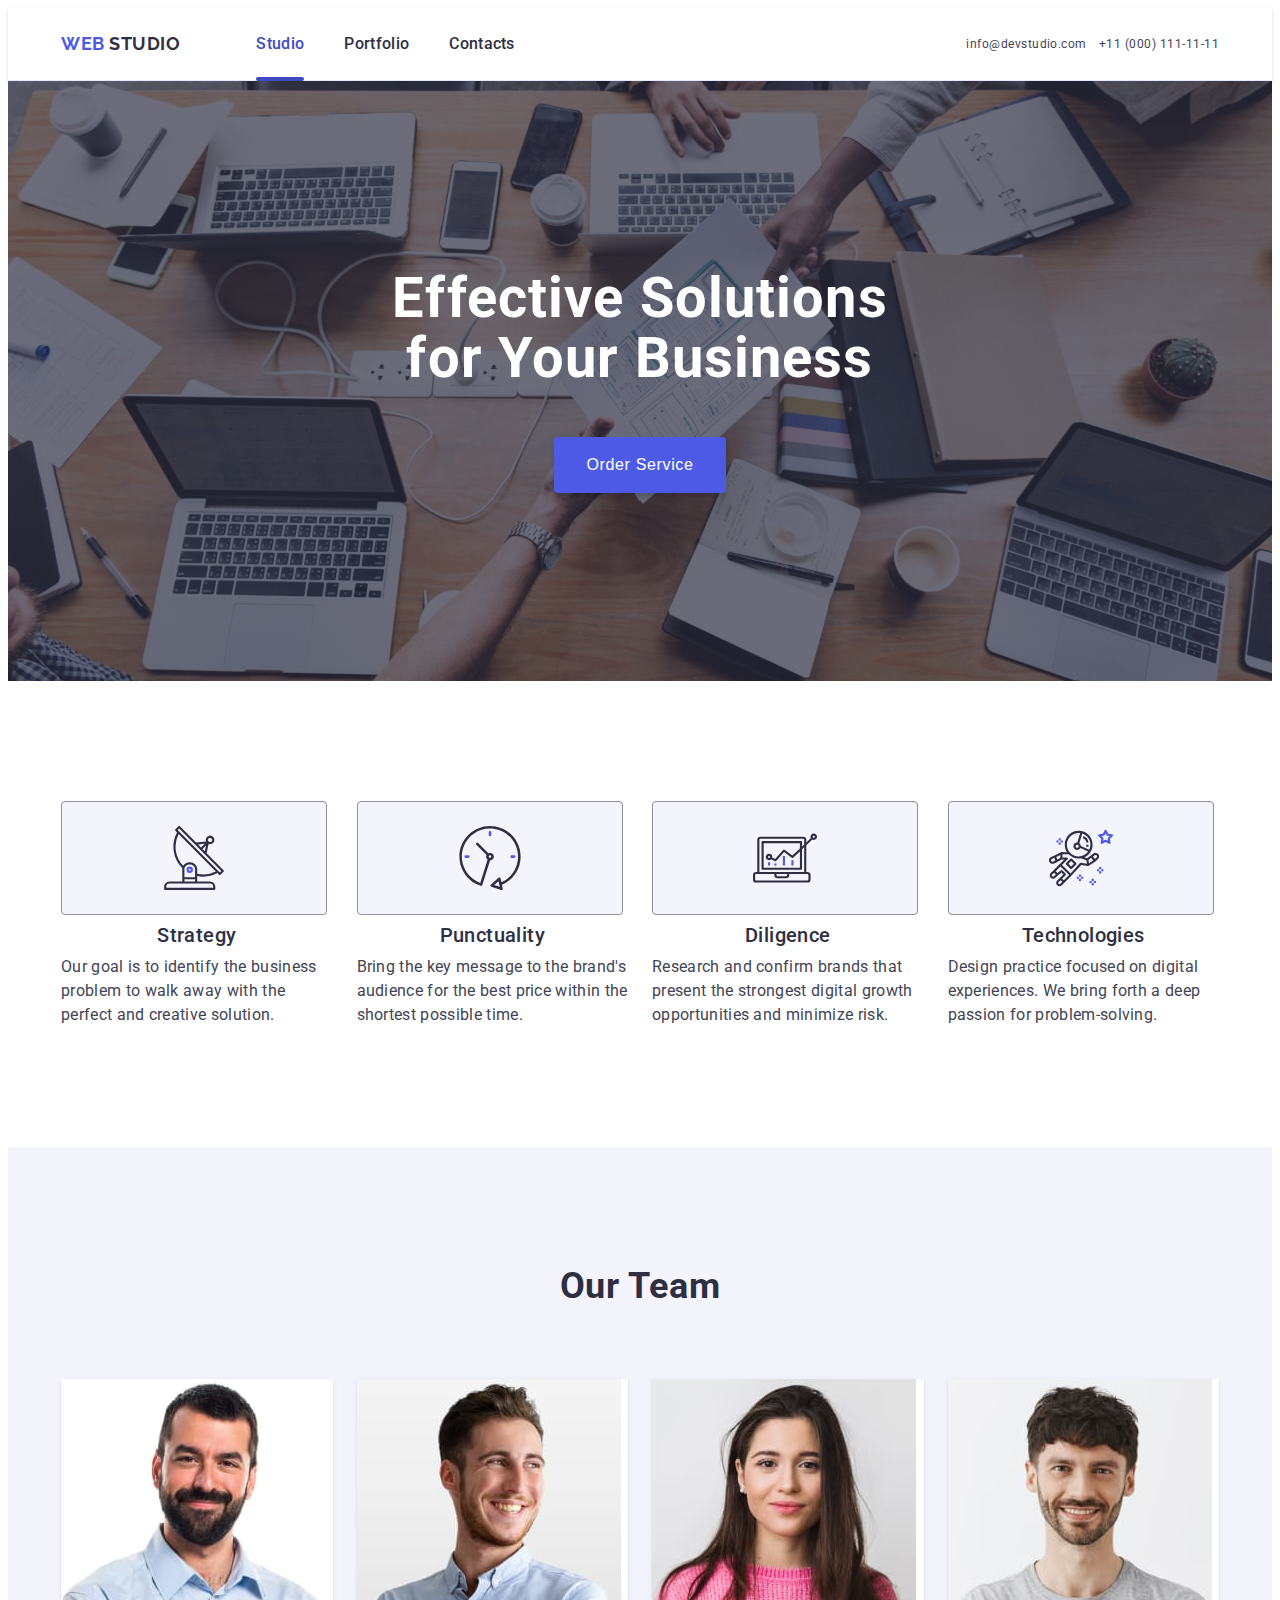
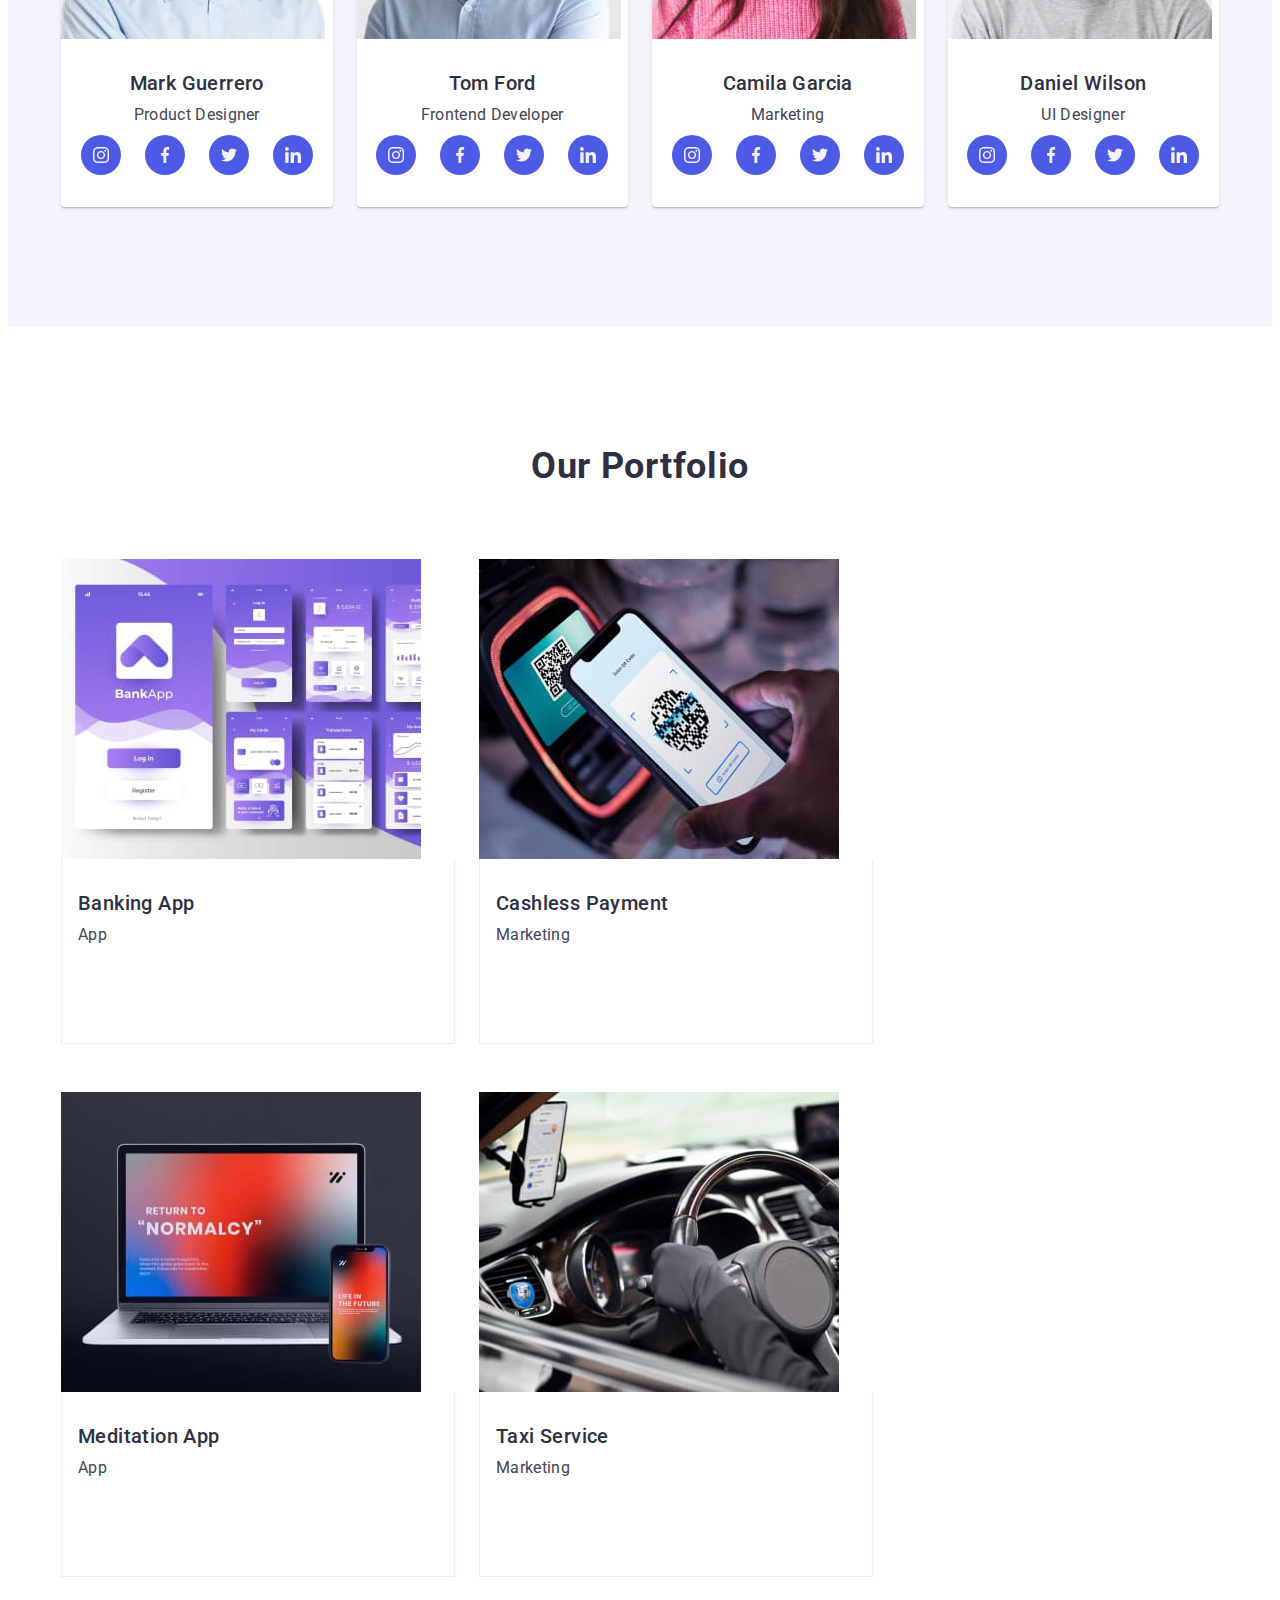
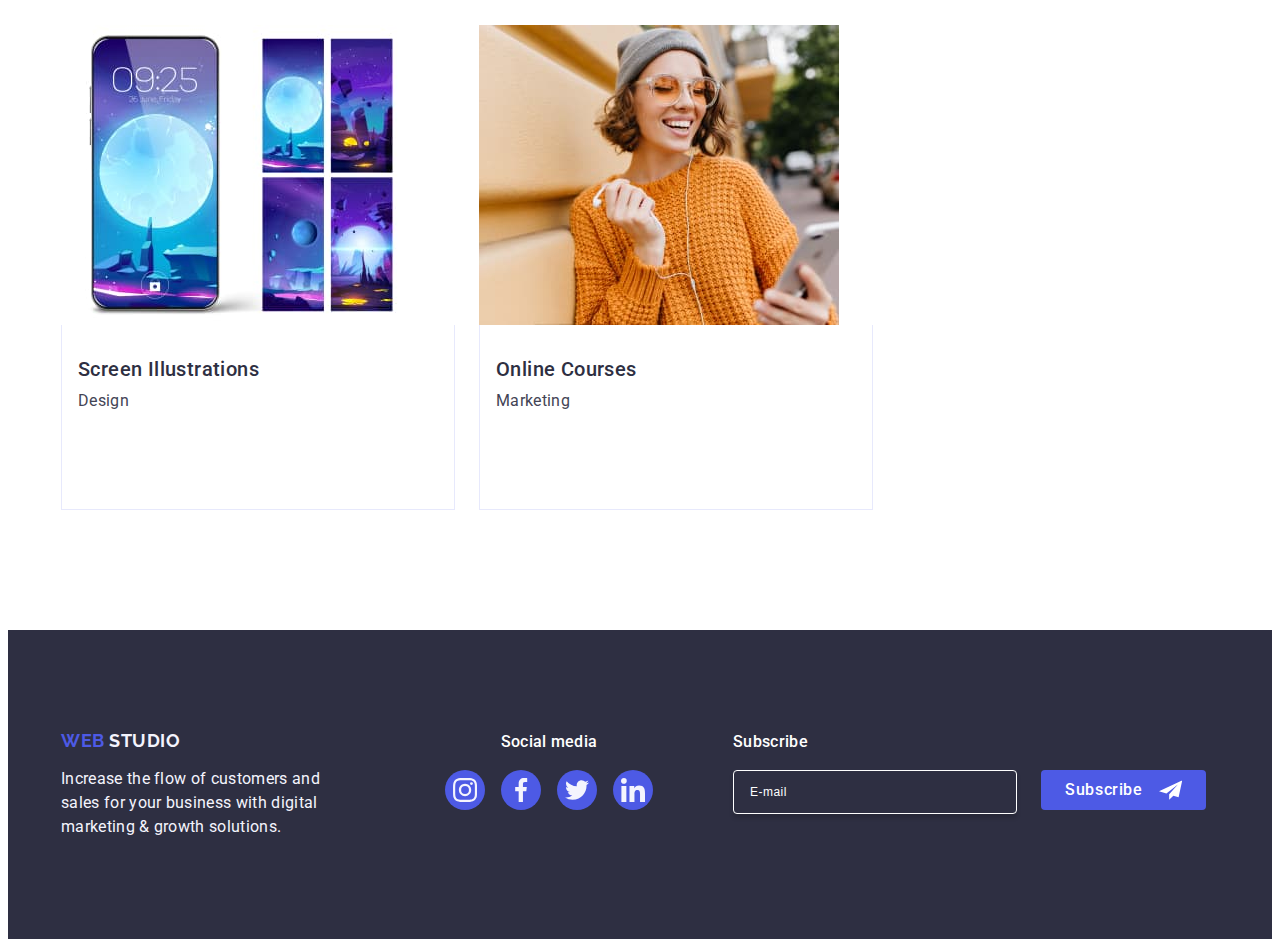
==== commit 11915f5e: "6" ====
--- a/index.html
+++ b/index.html
@@ -55,7 +55,7 @@
           </svg>
         </button>
       </div>
-      <div class="mob-menu is-open">
+      <div class="mob-menu">
         <div class="nav-mob-menu">
           <button class="mob-close-btn" type="button">
             <svg class="mob-close-icon" width="8" height="8">
